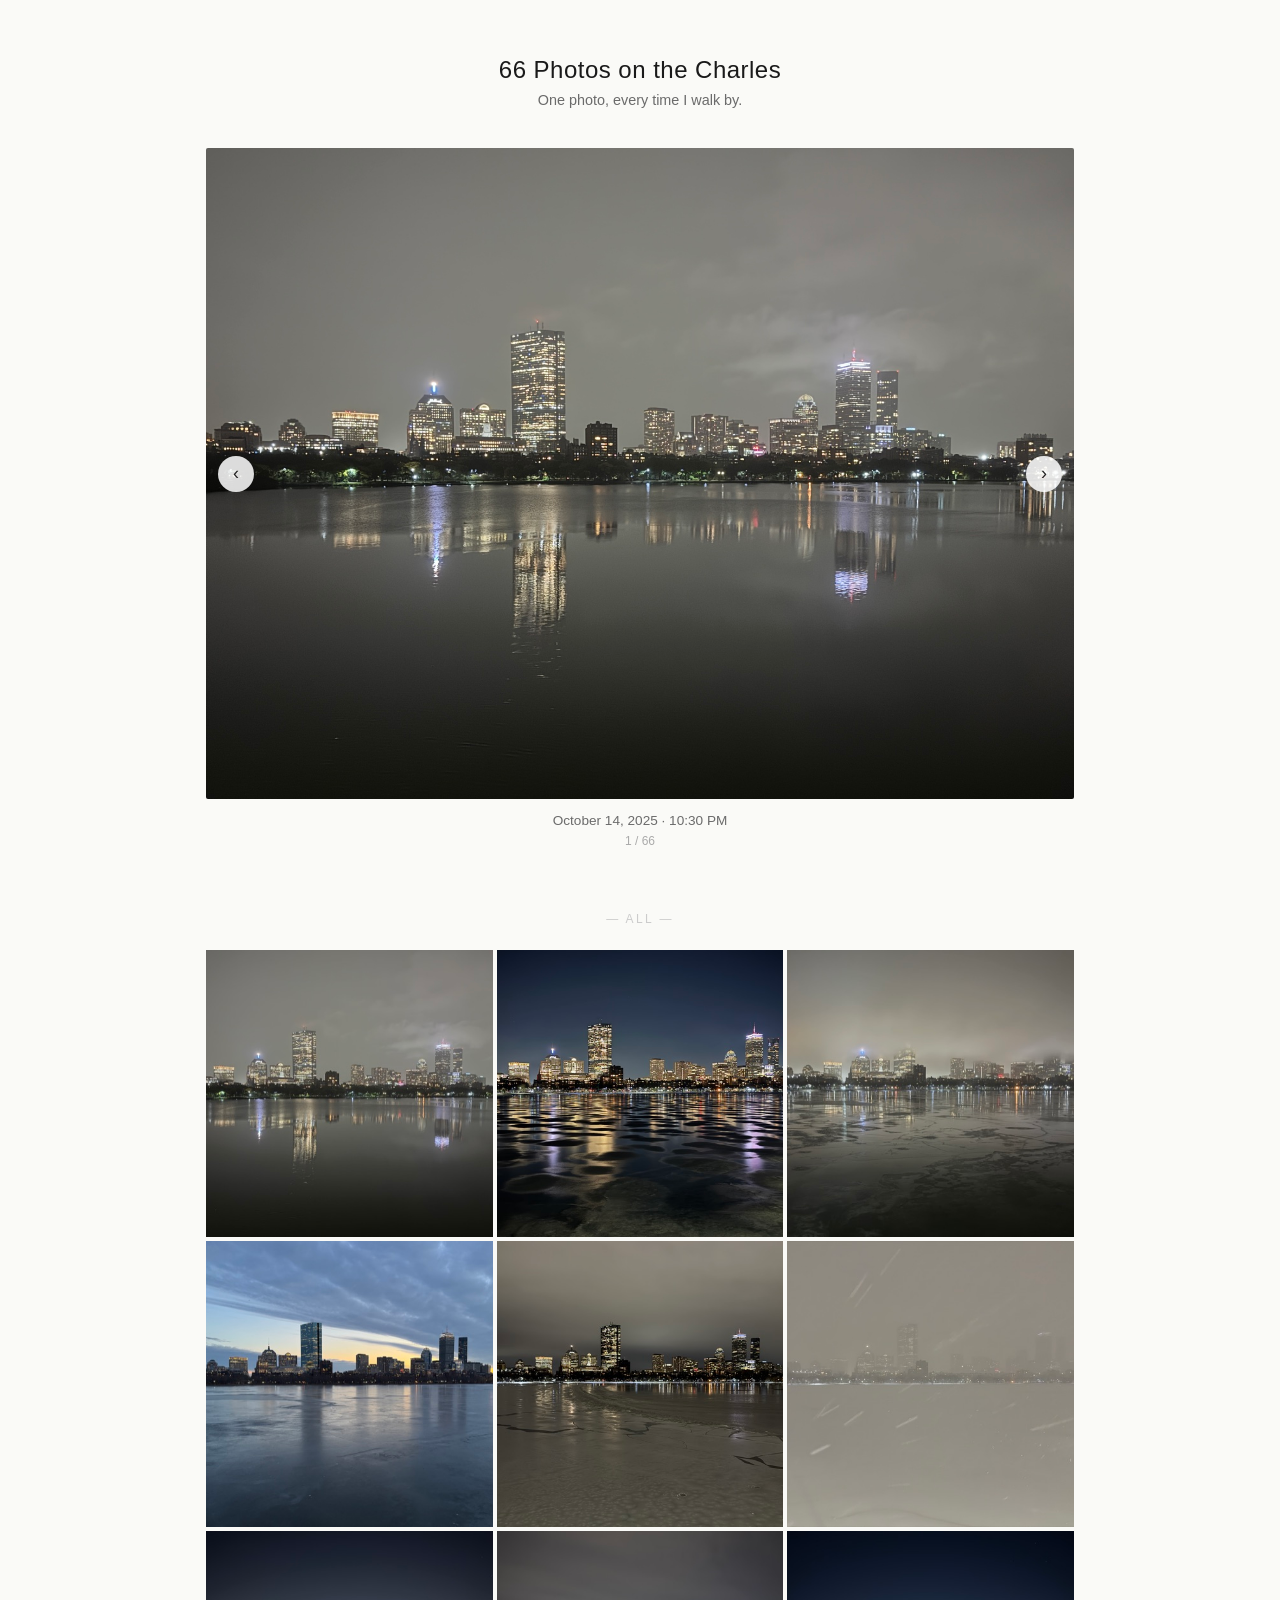
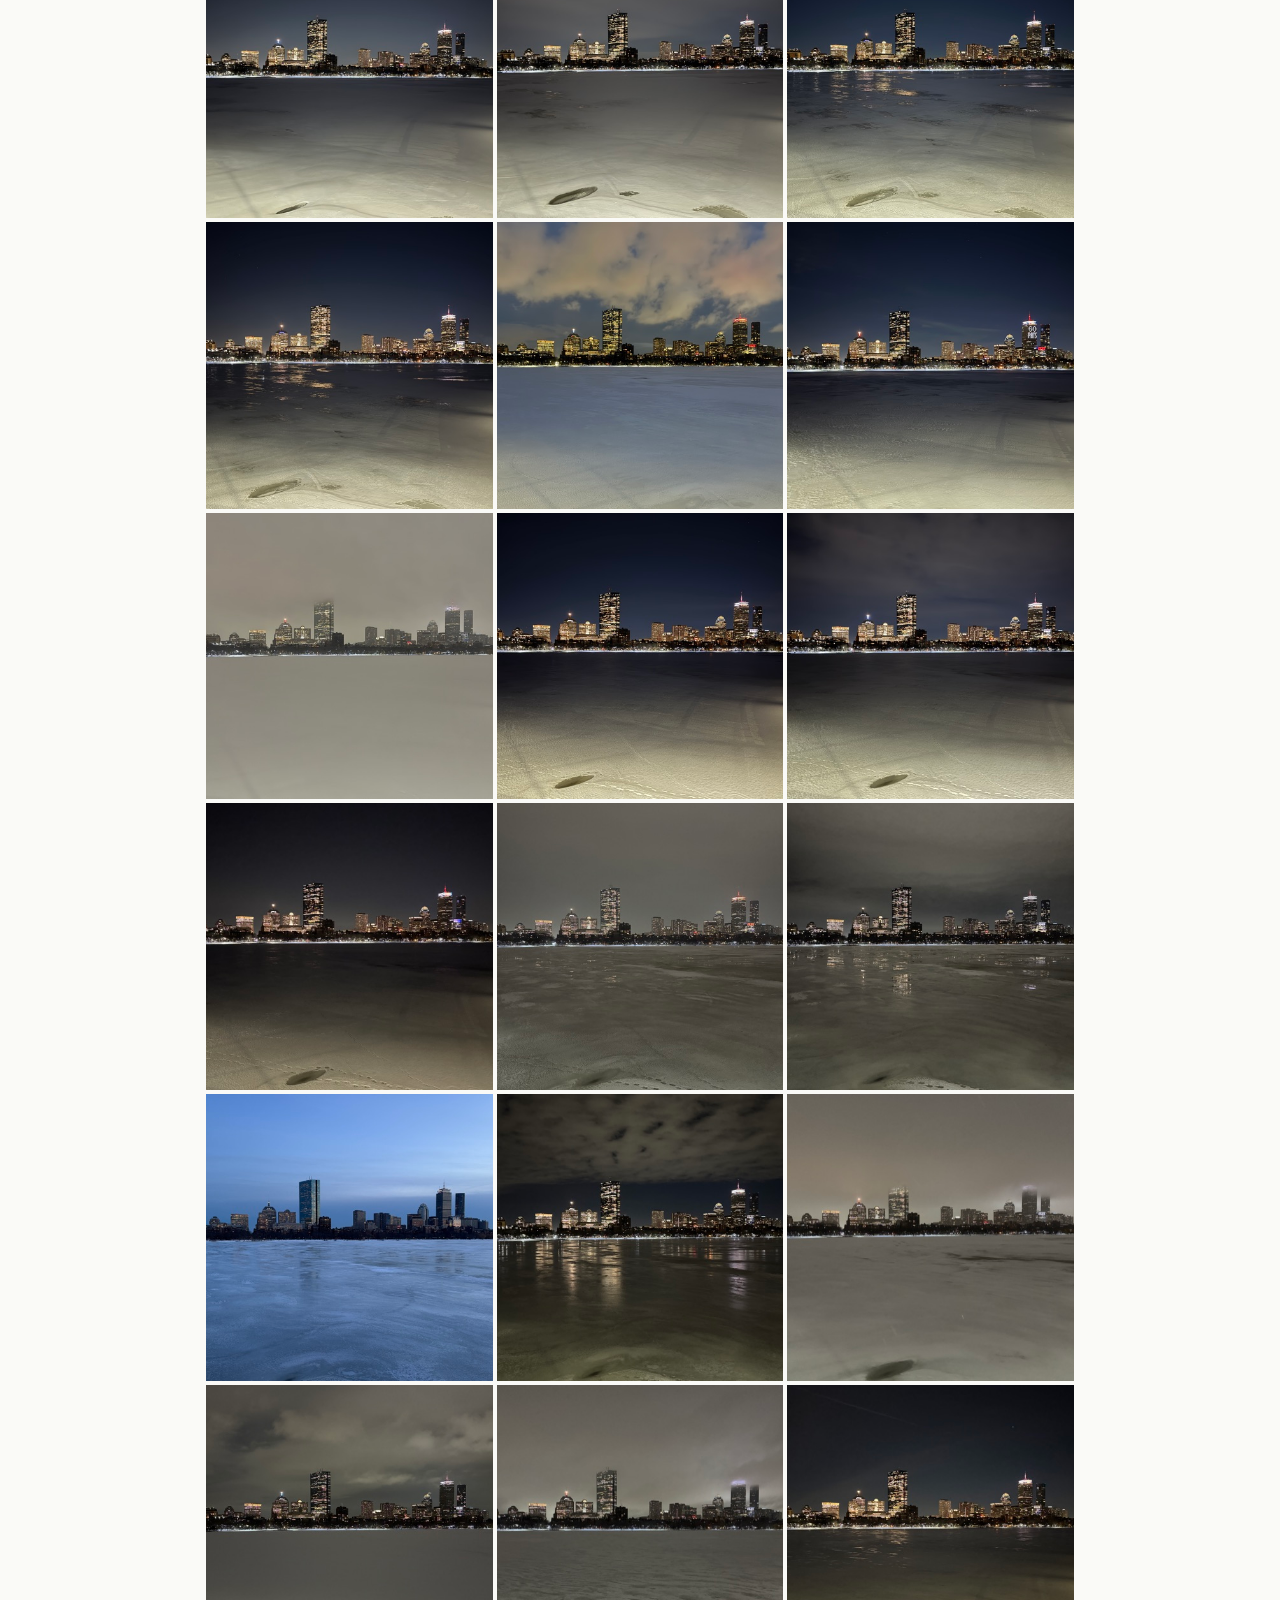
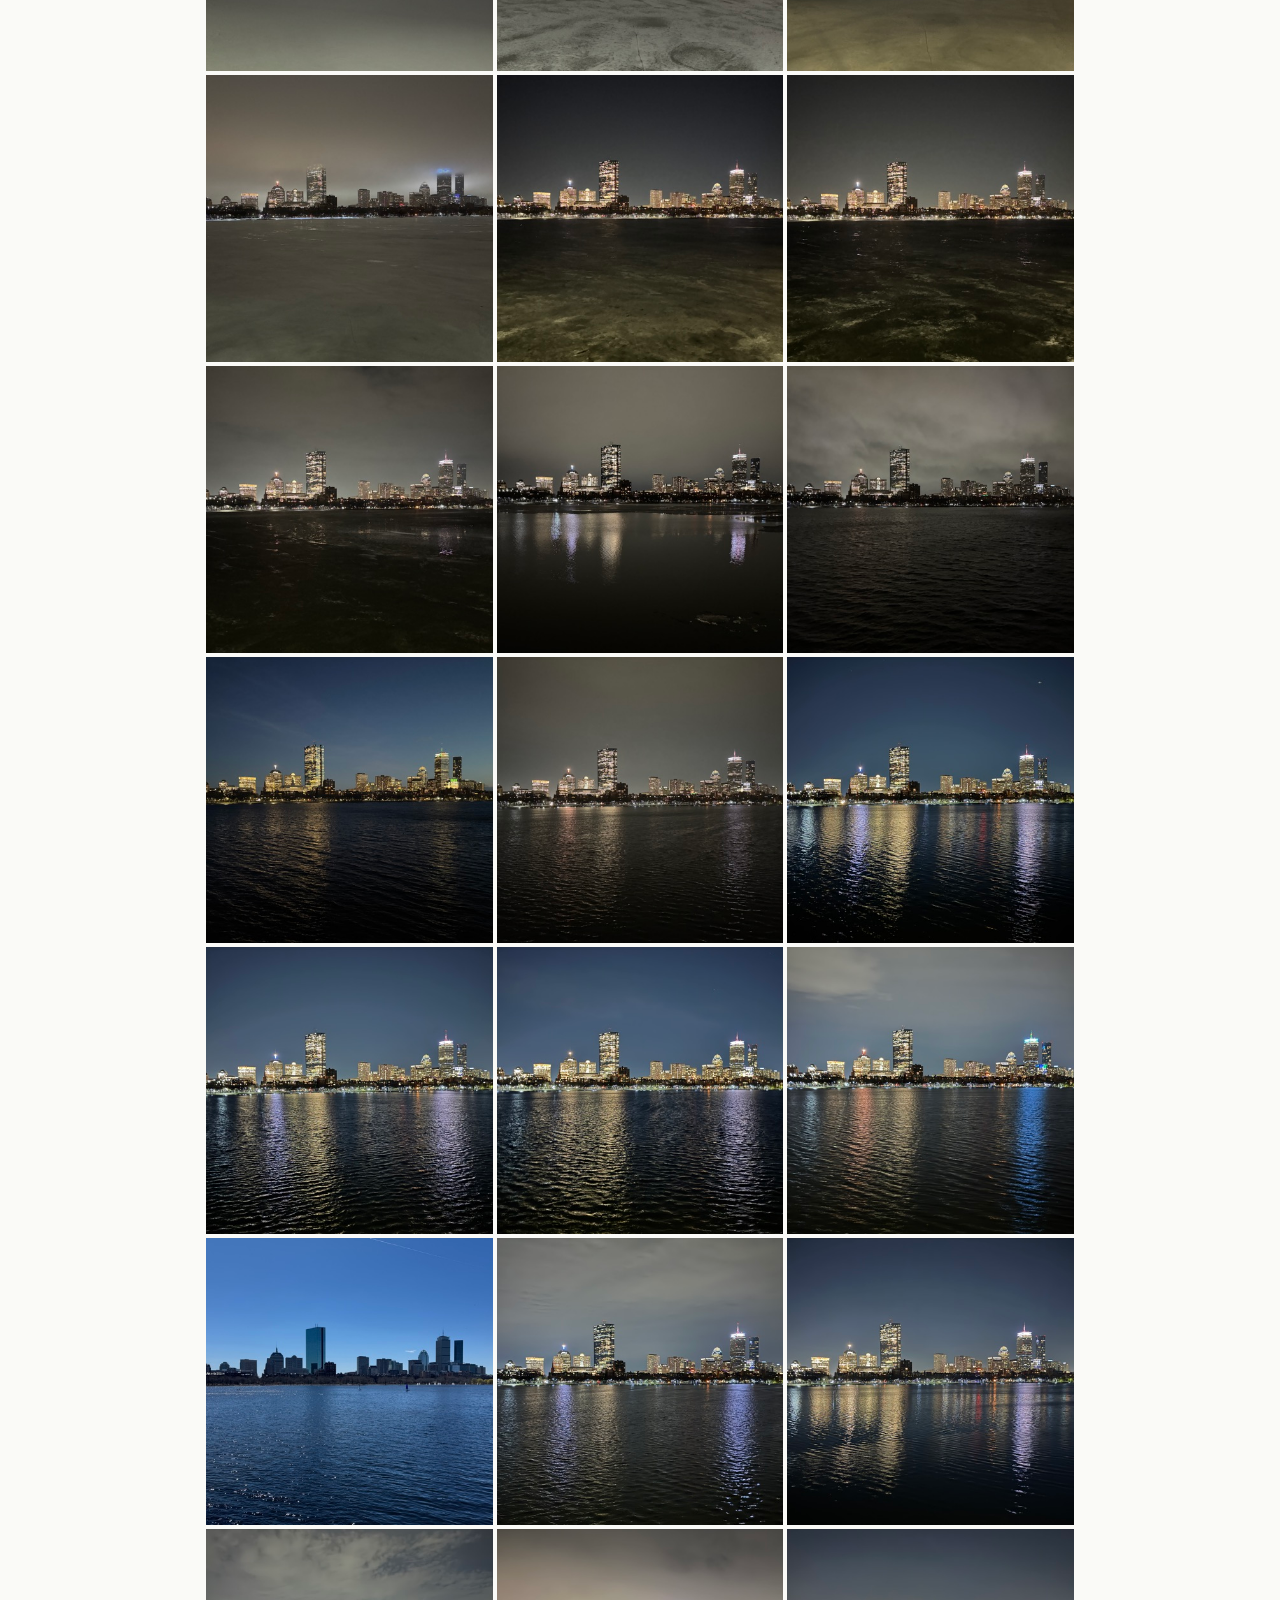
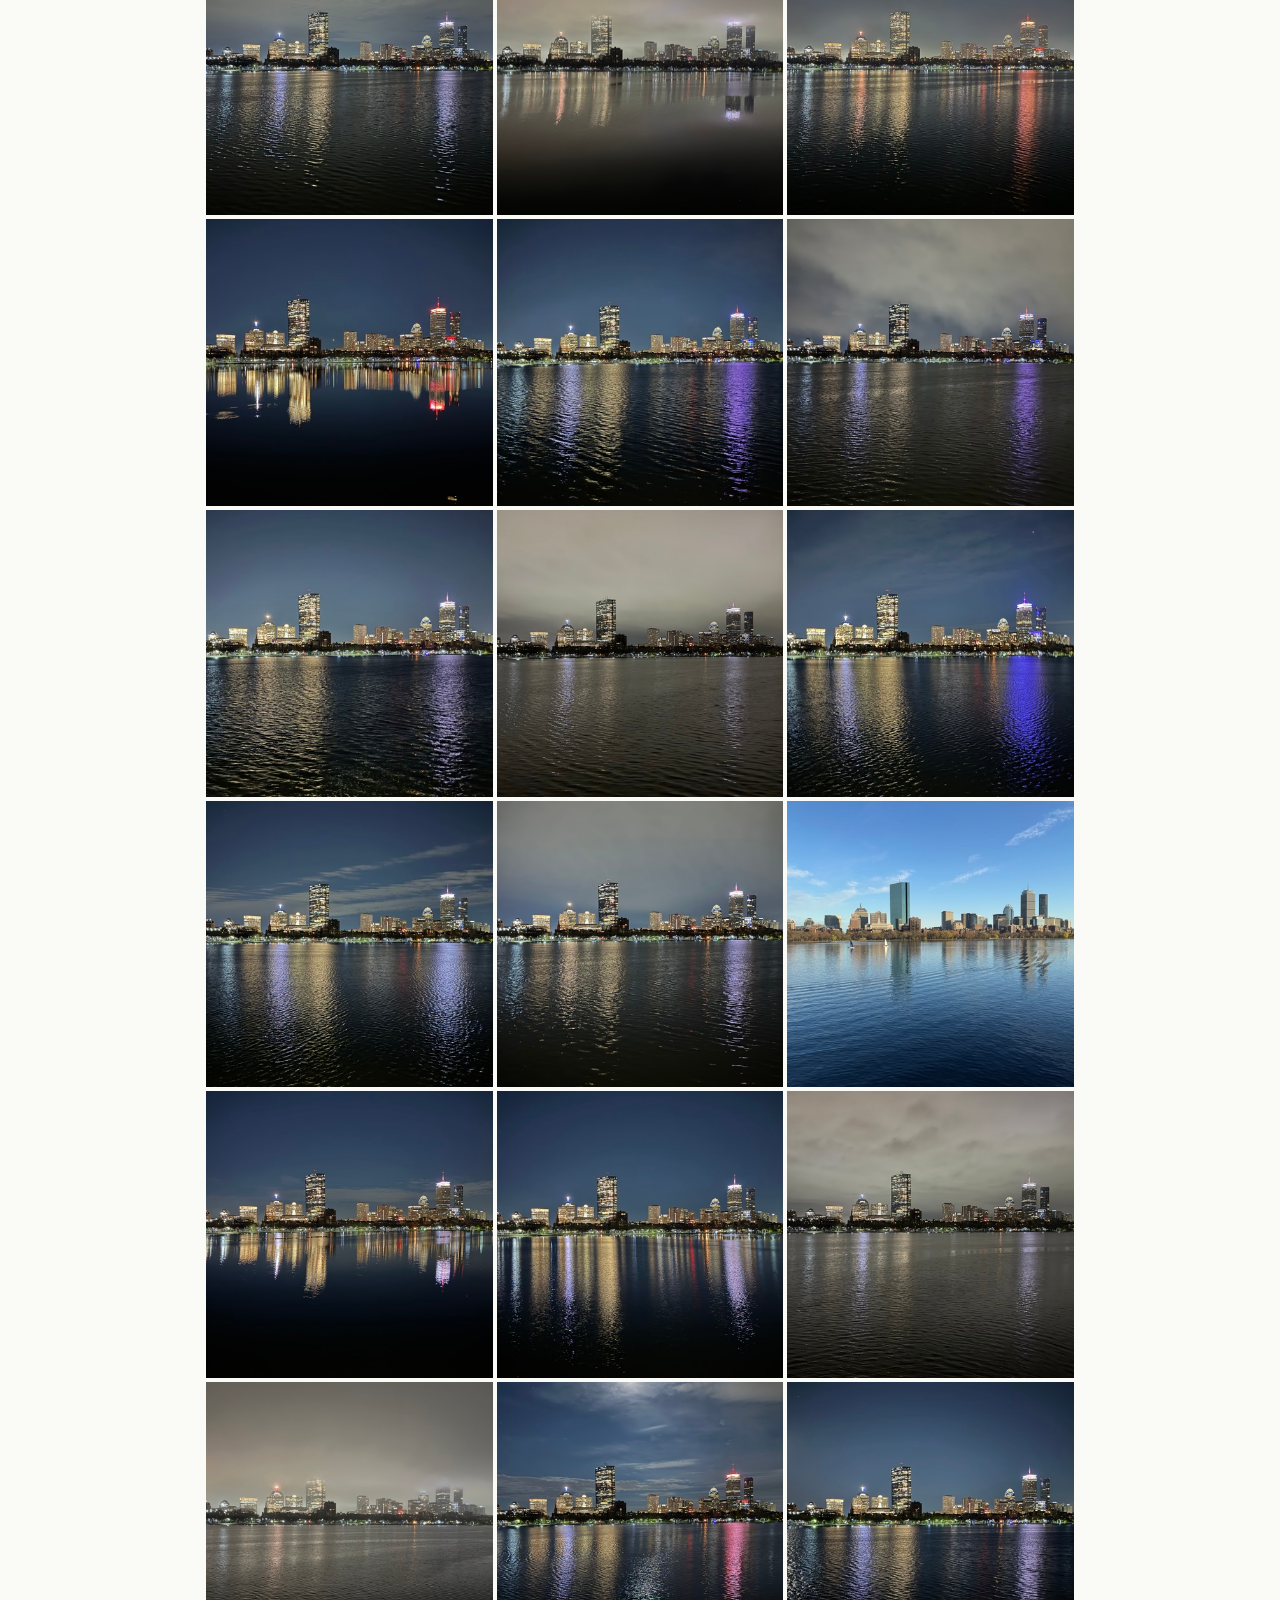
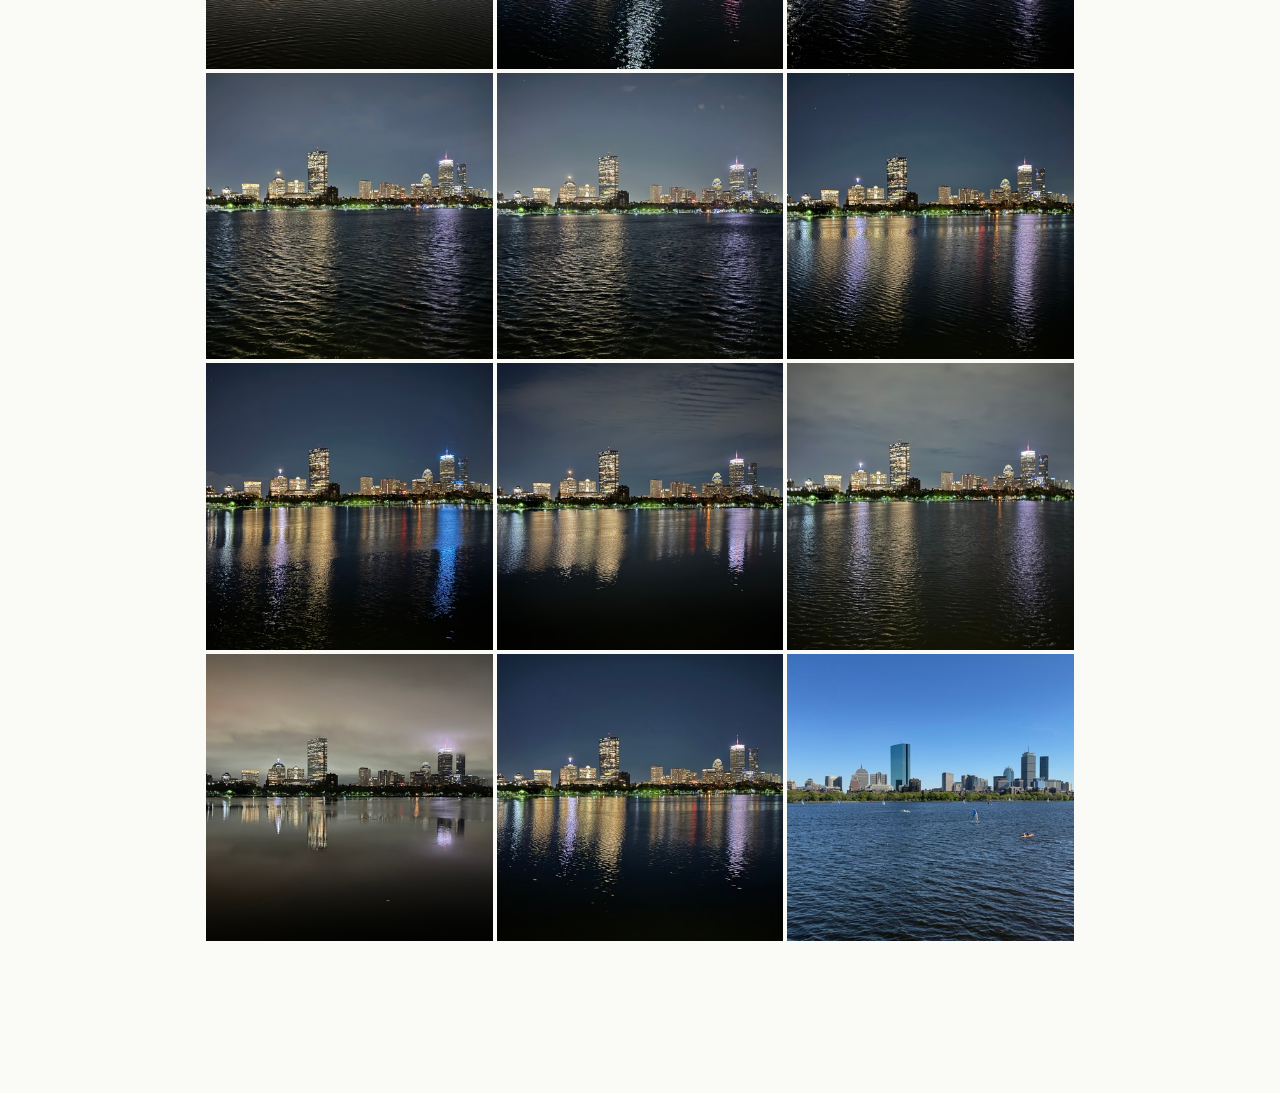
==== index.html @ b722a79f "title update" ====
<!doctype html>
<html lang="en">
<head>
<meta charset="utf-8">
<meta name="viewport" content="width=device-width, initial-scale=1">
<title>Photos on the Charles</title>
<style>
  :root {
    --bg: #fafaf7;
    --fg: #1a1a1a;
    --muted: #6b6b6b;
    --gap: 4px;
  }
  * { box-sizing: border-box; }
  html, body { margin: 0; padding: 0; background: var(--bg); color: var(--fg);
    font-family: -apple-system, BlinkMacSystemFont, "Helvetica Neue", Helvetica, Arial, sans-serif;
    -webkit-font-smoothing: antialiased; }
  header { text-align: center; padding: 56px 24px 24px; }
  header h1 { margin: 0; font-weight: 400; font-size: 1.5rem; letter-spacing: 0.02em; }
  header p { margin: 8px 0 0; color: var(--muted); font-size: 0.9rem; }

  .carousel { max-width: 900px; margin: 0 auto; padding: 16px; }
  .stage {
    position: relative;
    aspect-ratio: 4 / 3;
    background: #eee;
    overflow: hidden;
    border-radius: 2px;
  }
  .stage img {
    position: absolute; inset: 0;
    width: 100%; height: 100%;
    object-fit: cover;
    opacity: 0;
    transition: opacity 200ms ease;
  }
  .stage img.active { opacity: 1; }

  .nav {
    position: absolute; top: 50%; transform: translateY(-50%);
    z-index: 2;
    background: rgba(255,255,255,0.85);
    border: none;
    width: 36px; height: 36px;
    border-radius: 50%;
    font-size: 18px;
    cursor: pointer;
    display: grid; place-items: center;
    color: #222;
    transition: background 150ms;
  }
  .nav:hover { background: #fff; }
  .nav.prev { left: 12px; }
  .nav.next { right: 12px; }
  .nav:disabled { opacity: 0.3; cursor: default; }

  .caption {
    text-align: center;
    padding: 14px 8px 4px;
    color: var(--muted);
    font-size: 0.85rem;
    font-variant-numeric: tabular-nums;
  }
  .counter { color: #aaa; font-size: 0.75rem; margin-top: 2px; }

  .divider { text-align: center; color: #ccc; margin: 48px 0 24px; font-size: 0.75rem; letter-spacing: 0.2em; }

  .grid {
    display: grid;
    grid-template-columns: repeat(3, 1fr);
    gap: var(--gap);
    max-width: 900px;
    margin: 0 auto 80px;
    padding: 0 16px;
  }
  .grid a {
    display: block;
    aspect-ratio: 1 / 1;
    overflow: hidden;
    background: #eee;
  }
  .grid img {
    width: 100%; height: 100%;
    object-fit: cover;
    display: block;
    transition: transform 250ms ease;
  }
  .grid a:hover img { transform: scale(1.04); }

  footer { text-align: center; color: #bbb; font-size: 0.75rem; padding: 24px 16px 48px; }

  @media (max-width: 600px) {
    header { padding: 32px 16px 16px; }
    .grid { gap: 2px; }
    .nav { width: 32px; height: 32px; }
  }
</style>
</head>
<body>
  <header>
    <h1 id="title">Photos on the Charles</h1>
    <p>One photo, every time I walk by.</p>
  </header>

  <section class="carousel" aria-label="Photo slideshow">
    <div class="stage" id="stage">
      <button class="nav prev" id="prev" aria-label="Previous">&#8249;</button>
      <button class="nav next" id="next" aria-label="Next">&#8250;</button>
    </div>
    <div class="caption" id="caption"></div>
    <div class="counter" id="counter" style="text-align:center"></div>
  </section>

  <div class="divider">— ALL —</div>

  <section class="grid" id="grid" aria-label="All photos"></section>

  <footer></footer>

<script>
(async function () {
  const res = await fetch('manifest.json', { cache: 'no-cache' });
  const photos = await res.json();

  document.getElementById('title').textContent = photos.length + ' Photos on the Charles';
  document.title = photos.length + ' Photos on the Charles';

  const stage = document.getElementById('stage');
  const caption = document.getElementById('caption');
  const counter = document.getElementById('counter');
  const grid = document.getElementById('grid');
  const prev = document.getElementById('prev');
  const next = document.getElementById('next');

  // Carousel: lazy-build slide elements; only show one at a time.
  const slides = photos.map((p, i) => {
    const img = document.createElement('img');
    img.alt = '';
    img.dataset.src = 'images/web/' + p.file;
    if (i === 0) img.src = img.dataset.src;
    stage.appendChild(img);
    return img;
  });

  function fmtDate(iso) {
    const d = new Date(iso);
    if (isNaN(d)) return iso;
    const date = d.toLocaleDateString(undefined, { year: 'numeric', month: 'long', day: 'numeric' });
    const time = d.toLocaleTimeString(undefined, { hour: 'numeric', minute: '2-digit' });
    return date + ' · ' + time;
  }

  let idx = 0;
  function show(i) {
    idx = (i + photos.length) % photos.length;
    slides.forEach((el, j) => el.classList.toggle('active', j === idx));
    // Lazy load current + neighbors
    [idx - 1, idx, idx + 1].forEach(k => {
      const n = (k + photos.length) % photos.length;
      const el = slides[n];
      if (!el.src) el.src = el.dataset.src;
    });
    caption.textContent = fmtDate(photos[idx].date);
    counter.textContent = (idx + 1) + ' / ' + photos.length;
  }

  prev.addEventListener('click', () => show(idx - 1));
  next.addEventListener('click', () => show(idx + 1));
  document.addEventListener('keydown', (e) => {
    if (e.key === 'ArrowLeft') show(idx - 1);
    if (e.key === 'ArrowRight') show(idx + 1);
  });

  // Swipe support
  let touchX = null;
  stage.addEventListener('touchstart', (e) => { touchX = e.touches[0].clientX; }, { passive: true });
  stage.addEventListener('touchend', (e) => {
    if (touchX === null) return;
    const dx = e.changedTouches[0].clientX - touchX;
    if (Math.abs(dx) > 40) show(idx + (dx < 0 ? 1 : -1));
    touchX = null;
  });

  show(0);

  // Grid
  photos.forEach((p, i) => {
    const a = document.createElement('a');
    a.href = '#';
    a.setAttribute('aria-label', fmtDate(p.date));
    a.addEventListener('click', (e) => {
      e.preventDefault();
      show(i);
      document.querySelector('.carousel').scrollIntoView({ behavior: 'smooth', block: 'start' });
    });
    const img = document.createElement('img');
    img.loading = 'lazy';
    img.src = 'images/thumb/' + p.file;
    img.alt = '';
    a.appendChild(img);
    grid.appendChild(a);
  });
})();
</script>
</body>
</html>
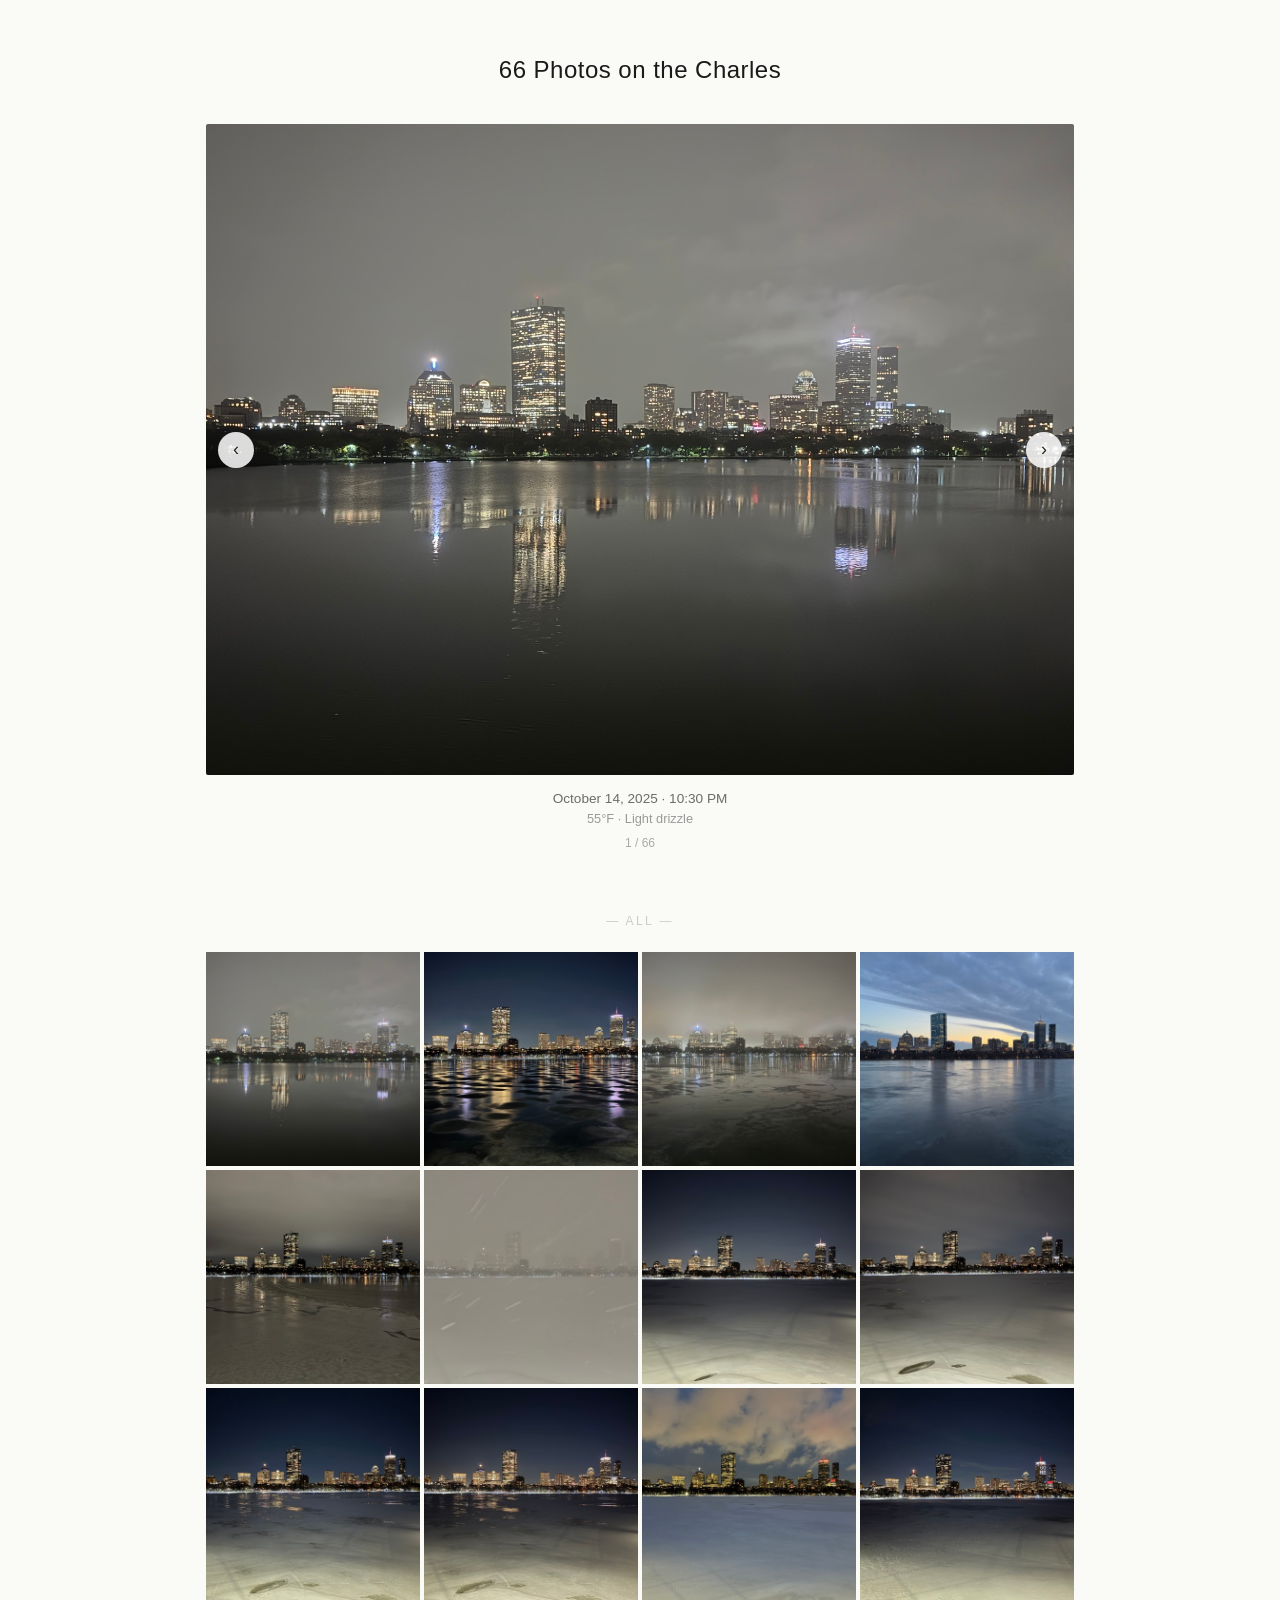
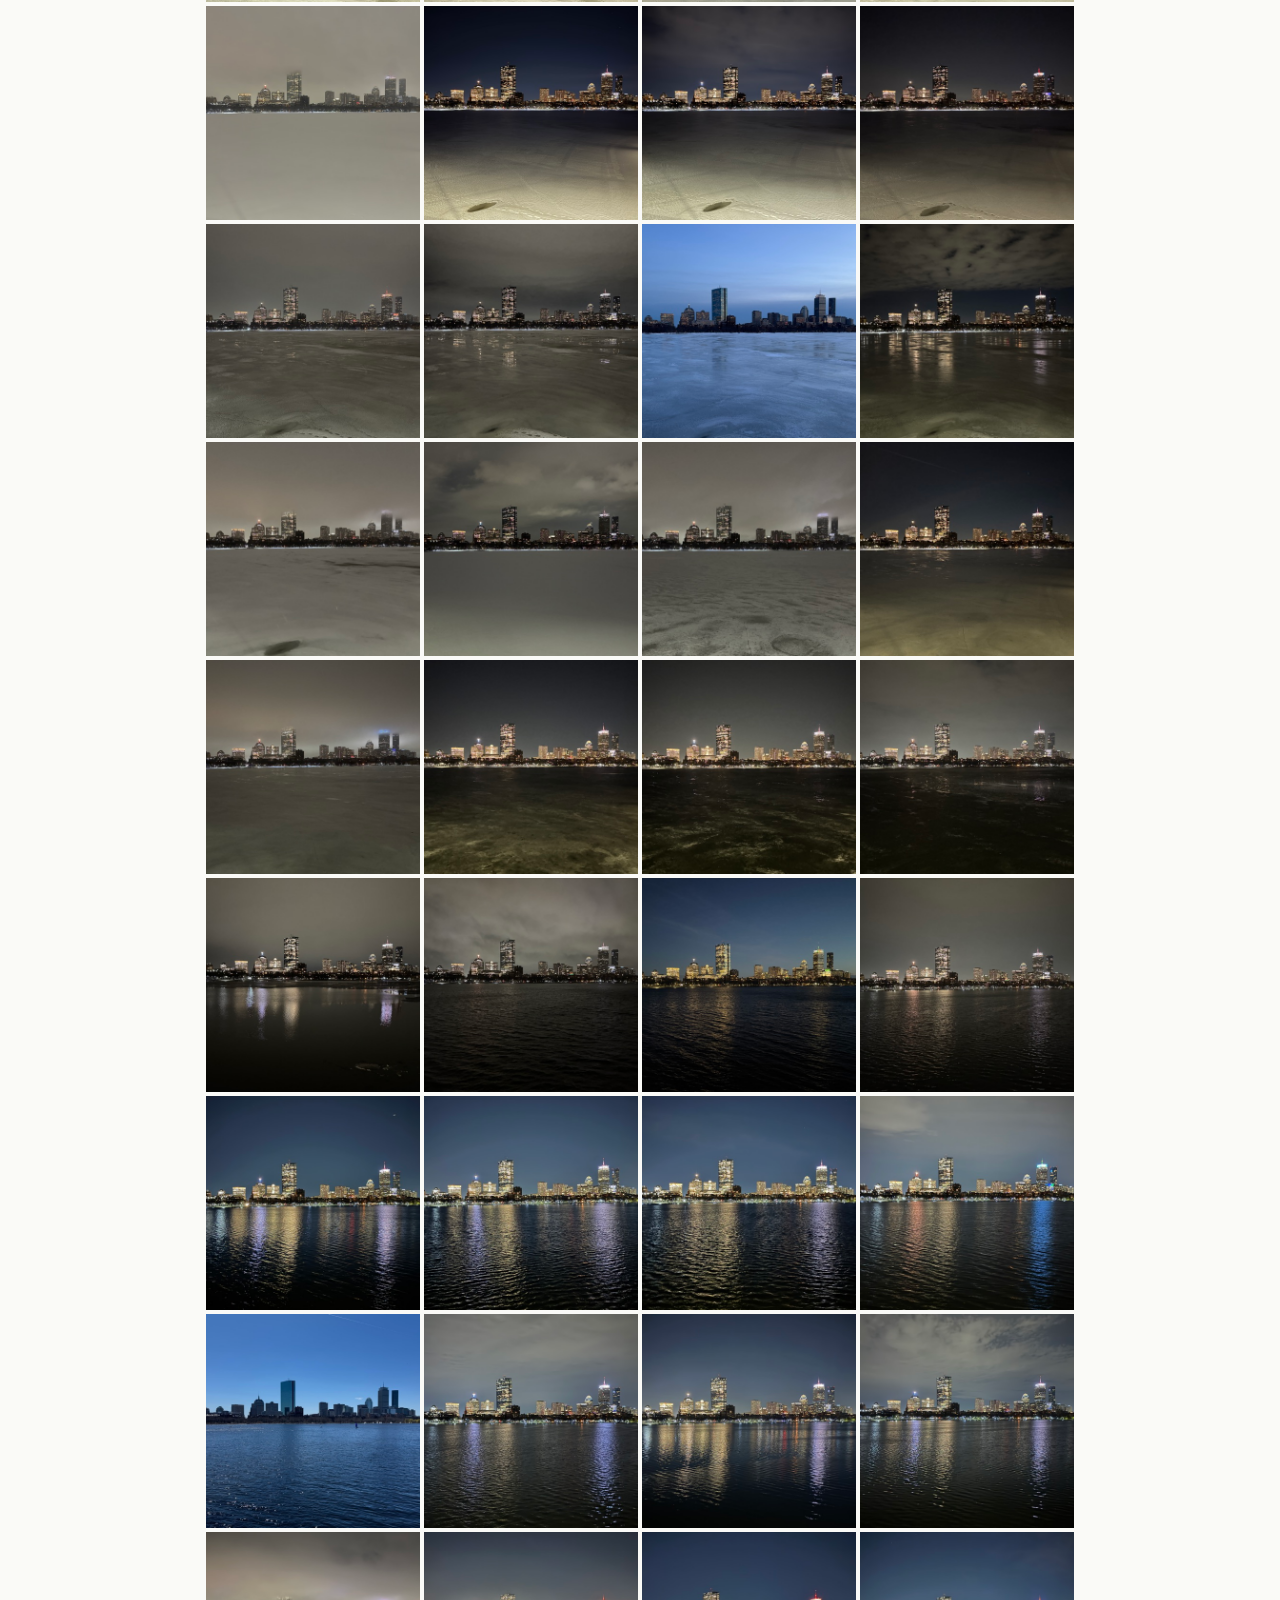
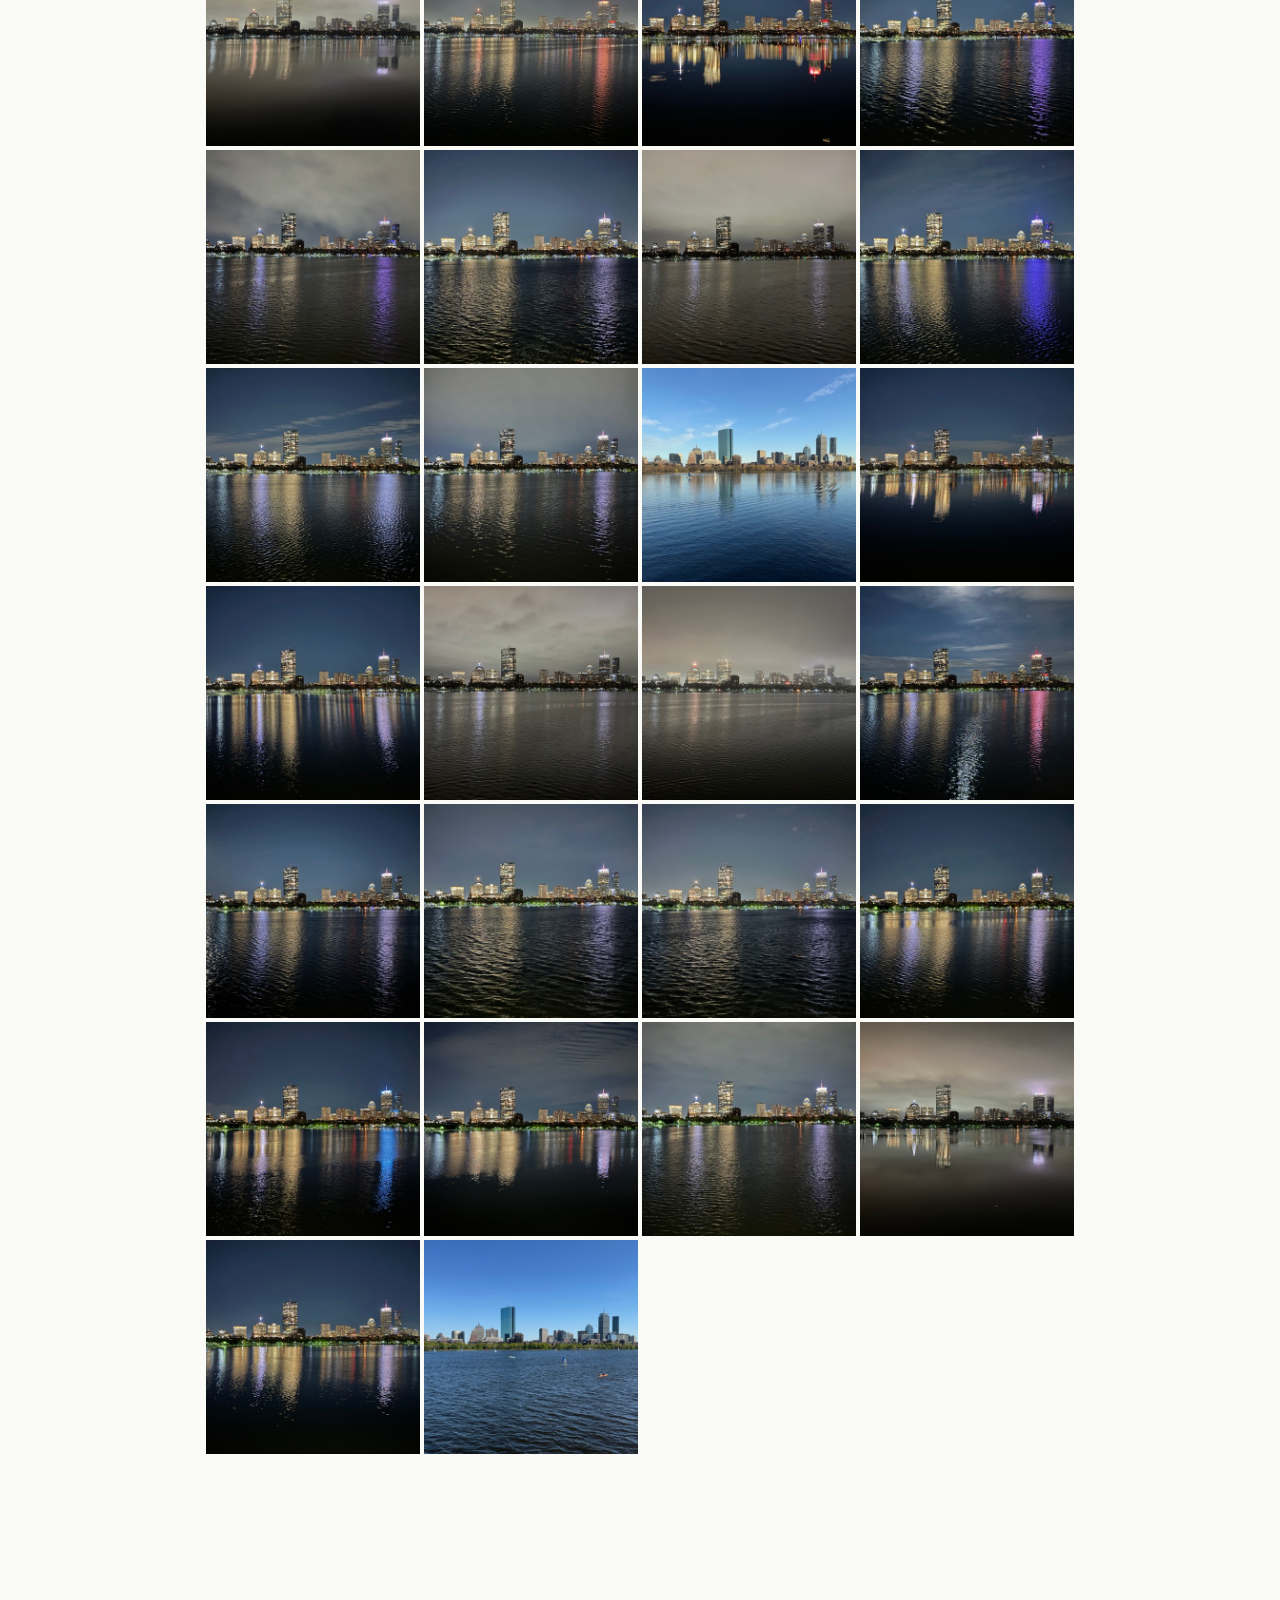
==== commit 5c5e2cd8: "weather info and captions" ====
--- a/index.html
+++ b/index.html
@@ -59,15 +59,18 @@
     padding: 14px 8px 4px;
     color: var(--muted);
     font-size: 0.85rem;
+    line-height: 1.5;
     font-variant-numeric: tabular-nums;
   }
+  .weather { color: #999; font-size: 0.8rem; }
+  .note { color: var(--fg); font-style: italic; font-size: 0.9rem; margin-top: 6px; display: block; }
   .counter { color: #aaa; font-size: 0.75rem; margin-top: 2px; }
 
   .divider { text-align: center; color: #ccc; margin: 48px 0 24px; font-size: 0.75rem; letter-spacing: 0.2em; }
 
   .grid {
     display: grid;
-    grid-template-columns: repeat(3, 1fr);
+    grid-template-columns: repeat(4, 1fr);
     gap: var(--gap);
     max-width: 900px;
     margin: 0 auto 80px;
@@ -99,7 +102,7 @@
 <body>
   <header>
     <h1 id="title">Photos on the Charles</h1>
-    <p>One photo, every time I walk by.</p>
+    <!--<p>One photo, every time I walk by.</p>-->
   </header>
 
   <section class="carousel" aria-label="Photo slideshow">
@@ -148,6 +151,24 @@
     const date = d.toLocaleDateString(undefined, { year: 'numeric', month: 'long', day: 'numeric' });
     const time = d.toLocaleTimeString(undefined, { hour: 'numeric', minute: '2-digit' });
     return date + ' · ' + time;
+  }
+
+  const WMO = {
+    0: 'Clear', 1: 'Mostly clear', 2: 'Partly cloudy', 3: 'Overcast',
+    45: 'Fog', 48: 'Freezing fog',
+    51: 'Light drizzle', 53: 'Drizzle', 55: 'Heavy drizzle',
+    56: 'Freezing drizzle', 57: 'Heavy freezing drizzle',
+    61: 'Light rain', 63: 'Rain', 65: 'Heavy rain',
+    66: 'Freezing rain', 67: 'Heavy freezing rain',
+    71: 'Light snow', 73: 'Snow', 75: 'Heavy snow', 77: 'Snow grains',
+    80: 'Light rain showers', 81: 'Rain showers', 82: 'Heavy rain showers',
+    85: 'Light snow showers', 86: 'Snow showers',
+    95: 'Thunderstorm', 96: 'Thunderstorm w/ hail', 99: 'Severe thunderstorm',
+  };
+  function fmtWeather(p) {
+    if (p.temp_f == null) return '';
+    const cond = WMO[p.code] || '';
+    return Math.round(p.temp_f) + '°F' + (cond ? ' · ' + cond : '');
   }
 
   let idx = 0;
@@ -160,7 +181,23 @@
       const el = slides[n];
       if (!el.src) el.src = el.dataset.src;
     });
-    caption.textContent = fmtDate(photos[idx].date);
+    const p = photos[idx];
+    const weather = fmtWeather(p);
+    caption.replaceChildren();
+    caption.append(fmtDate(p.date));
+    if (weather) {
+      caption.append(document.createElement('br'));
+      const w = document.createElement('span');
+      w.className = 'weather';
+      w.textContent = weather;
+      caption.append(w);
+    }
+    if (p.caption) {
+      const n = document.createElement('span');
+      n.className = 'note';
+      n.textContent = p.caption;
+      caption.append(n);
+    }
     counter.textContent = (idx + 1) + ' / ' + photos.length;
   }
 
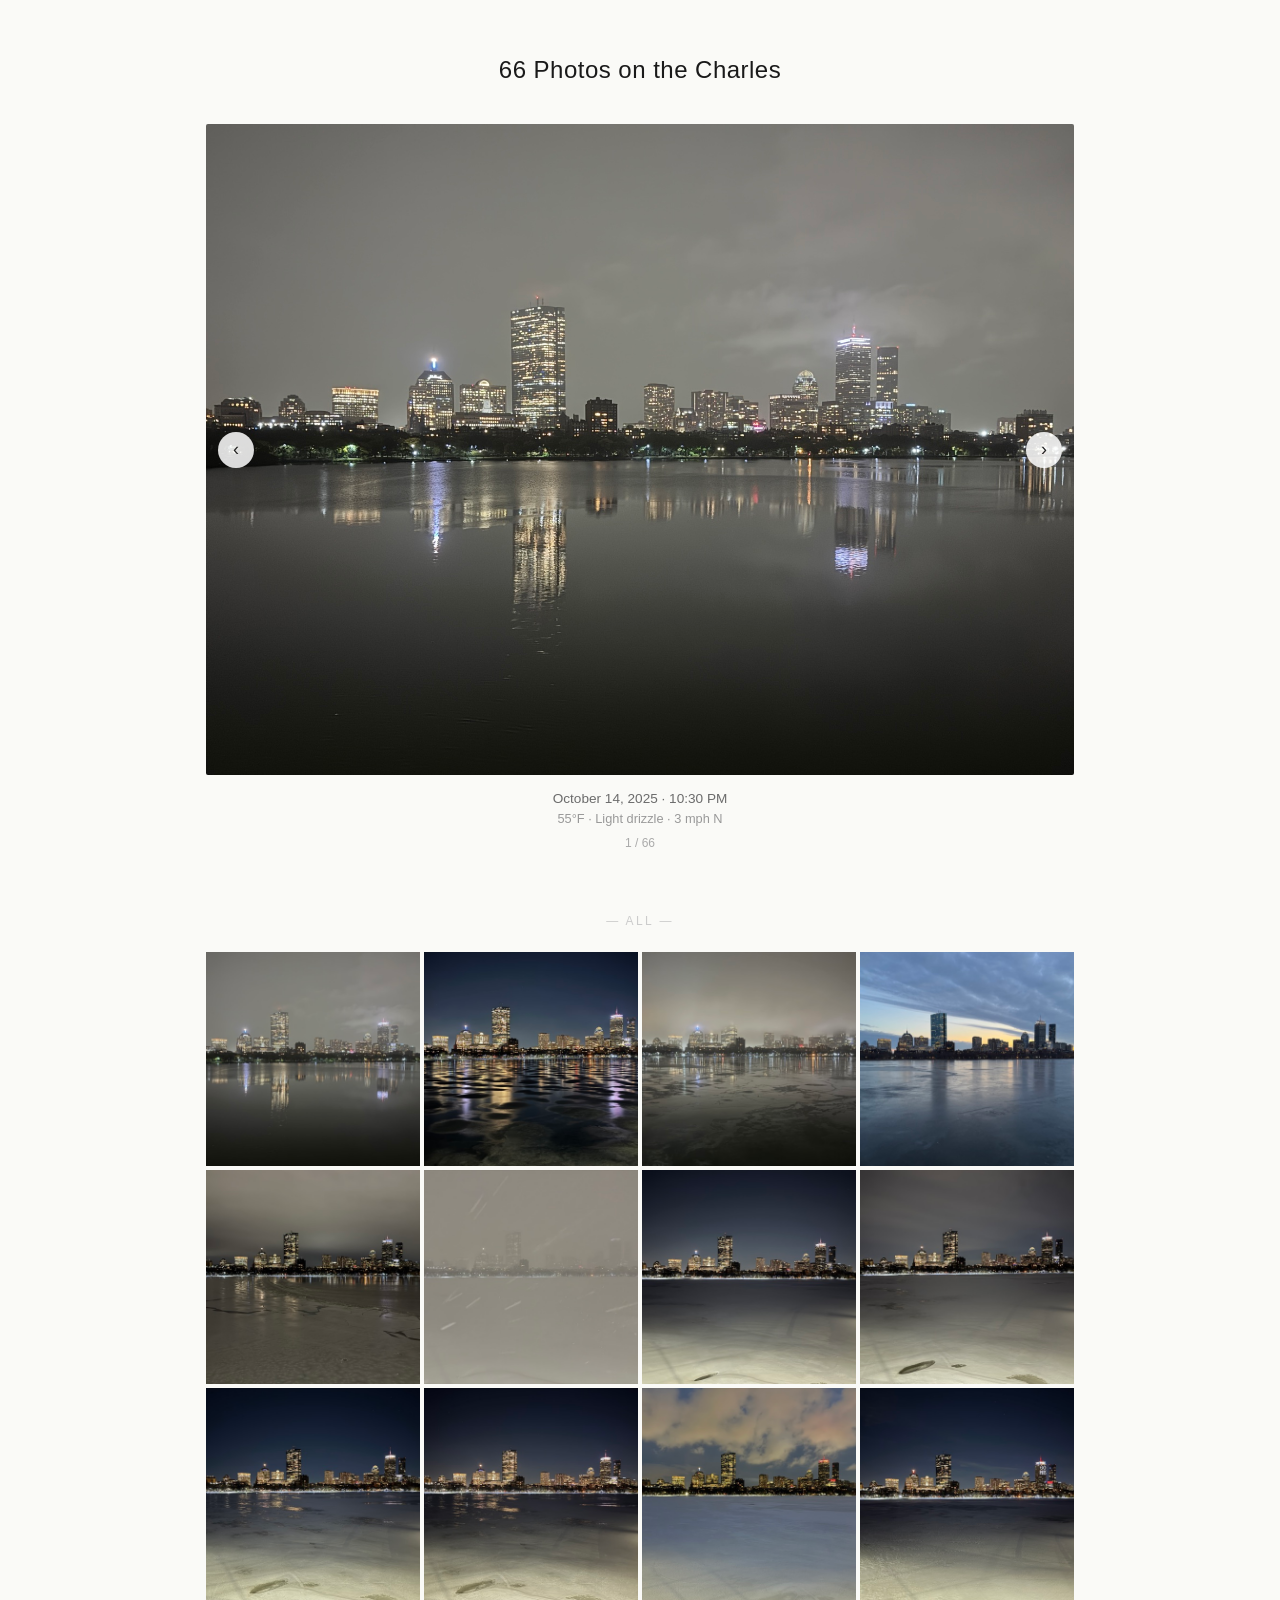
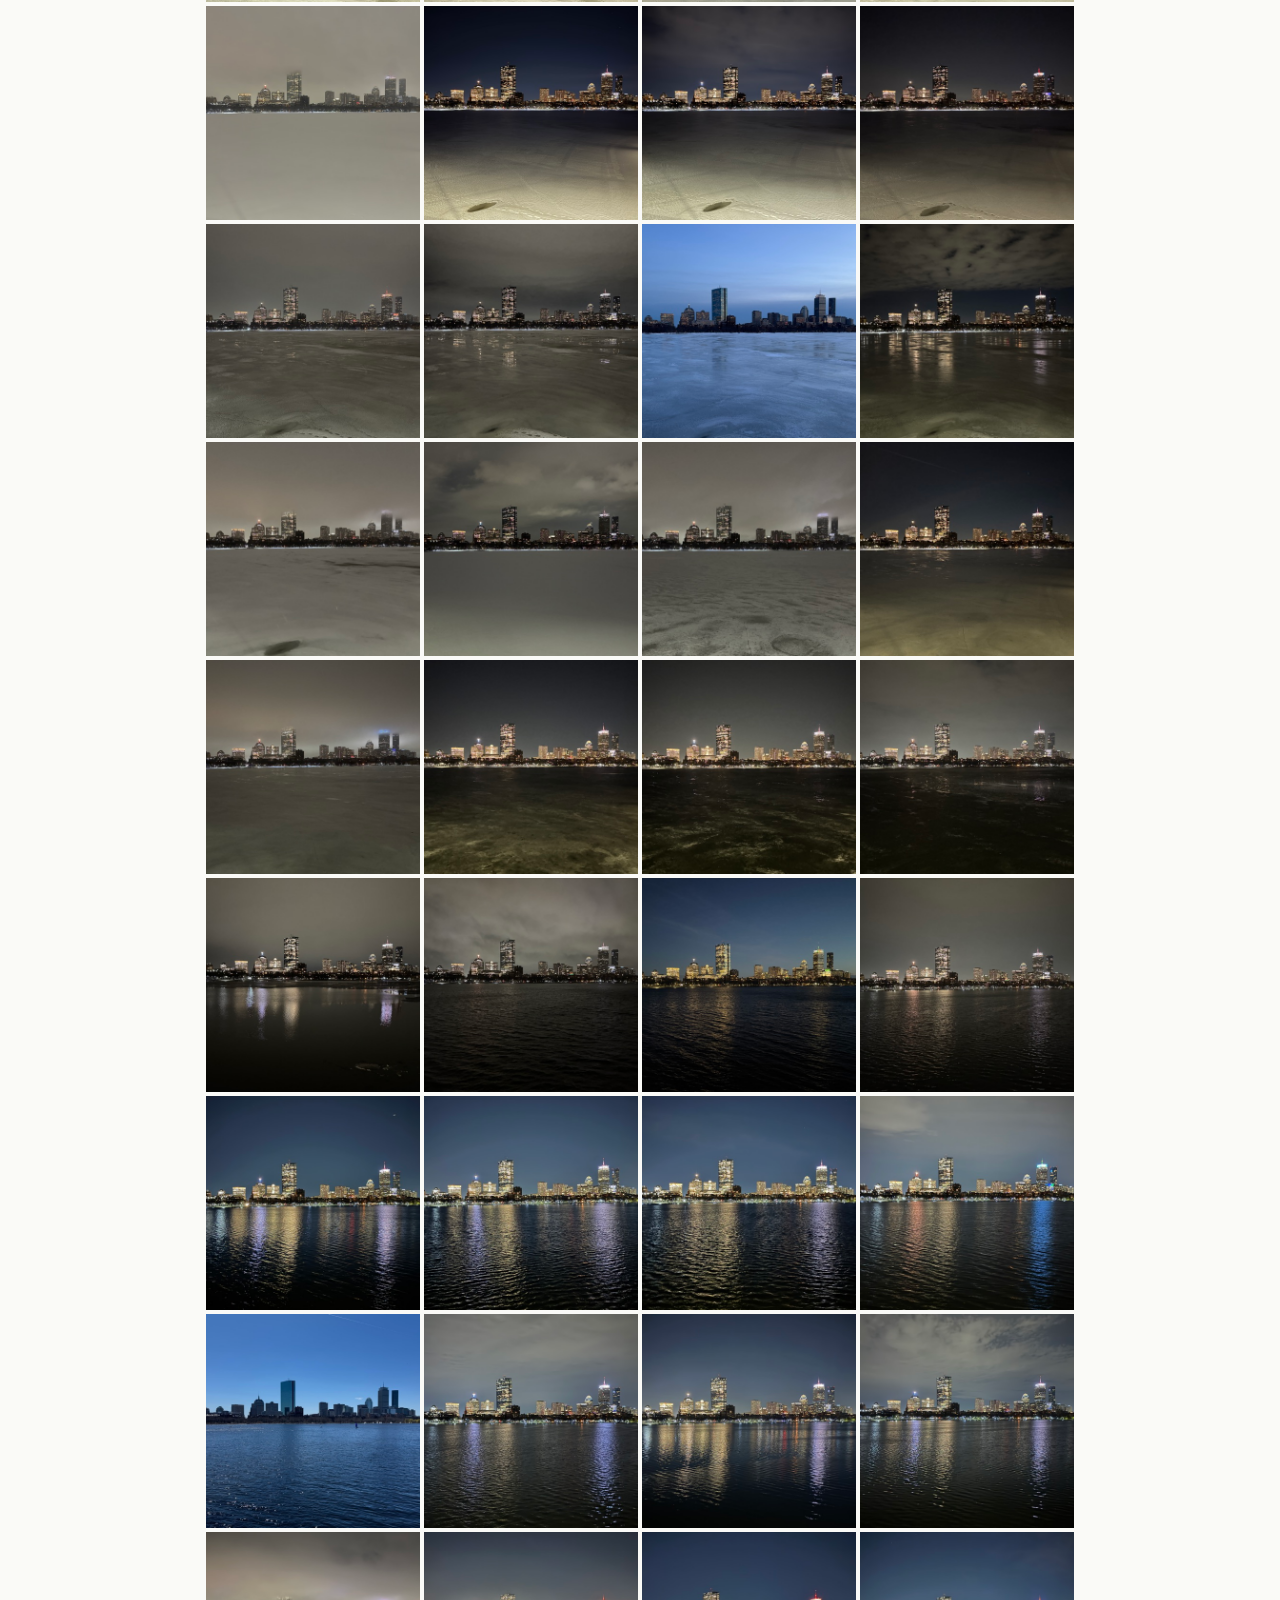
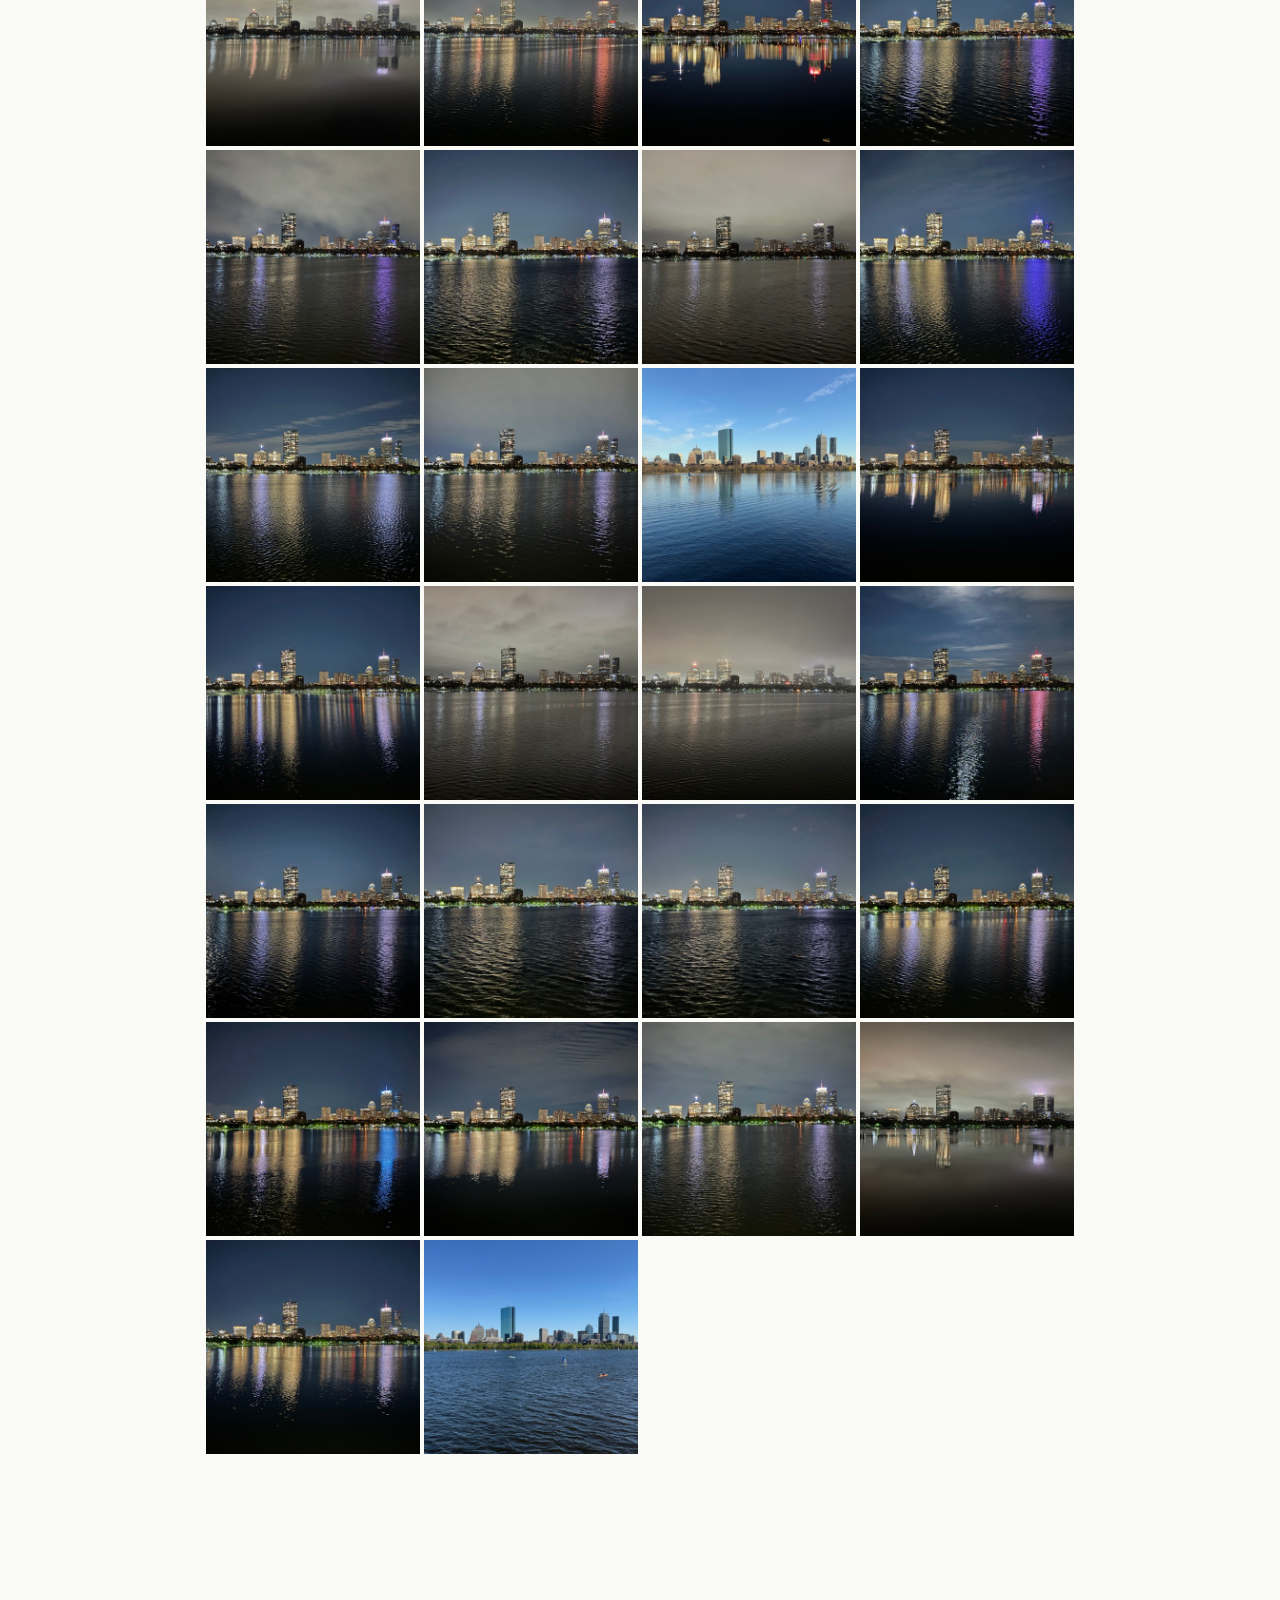
==== commit 55c0c424: "add wind conditions" ====
--- a/index.html
+++ b/index.html
@@ -165,10 +165,21 @@
     85: 'Light snow showers', 86: 'Snow showers',
     95: 'Thunderstorm', 96: 'Thunderstorm w/ hail', 99: 'Severe thunderstorm',
   };
+  const COMPASS = ['N','NE','E','SE','S','SW','W','NW'];
+  function fmtWind(mph, dir) {
+    if (mph == null) return '';
+    const speed = Math.round(mph);
+    if (speed < 1) return 'calm';
+    const point = dir == null ? '' : ' ' + COMPASS[Math.round(((dir % 360) / 45)) % 8];
+    return speed + ' mph' + point;
+  }
   function fmtWeather(p) {
     if (p.temp_f == null) return '';
-    const cond = WMO[p.code] || '';
-    return Math.round(p.temp_f) + '°F' + (cond ? ' · ' + cond : '');
+    const parts = [Math.round(p.temp_f) + '°F'];
+    if (WMO[p.code]) parts.push(WMO[p.code]);
+    const wind = fmtWind(p.wind_mph, p.wind_dir);
+    if (wind) parts.push(wind);
+    return parts.join(' · ');
   }
 
   let idx = 0;
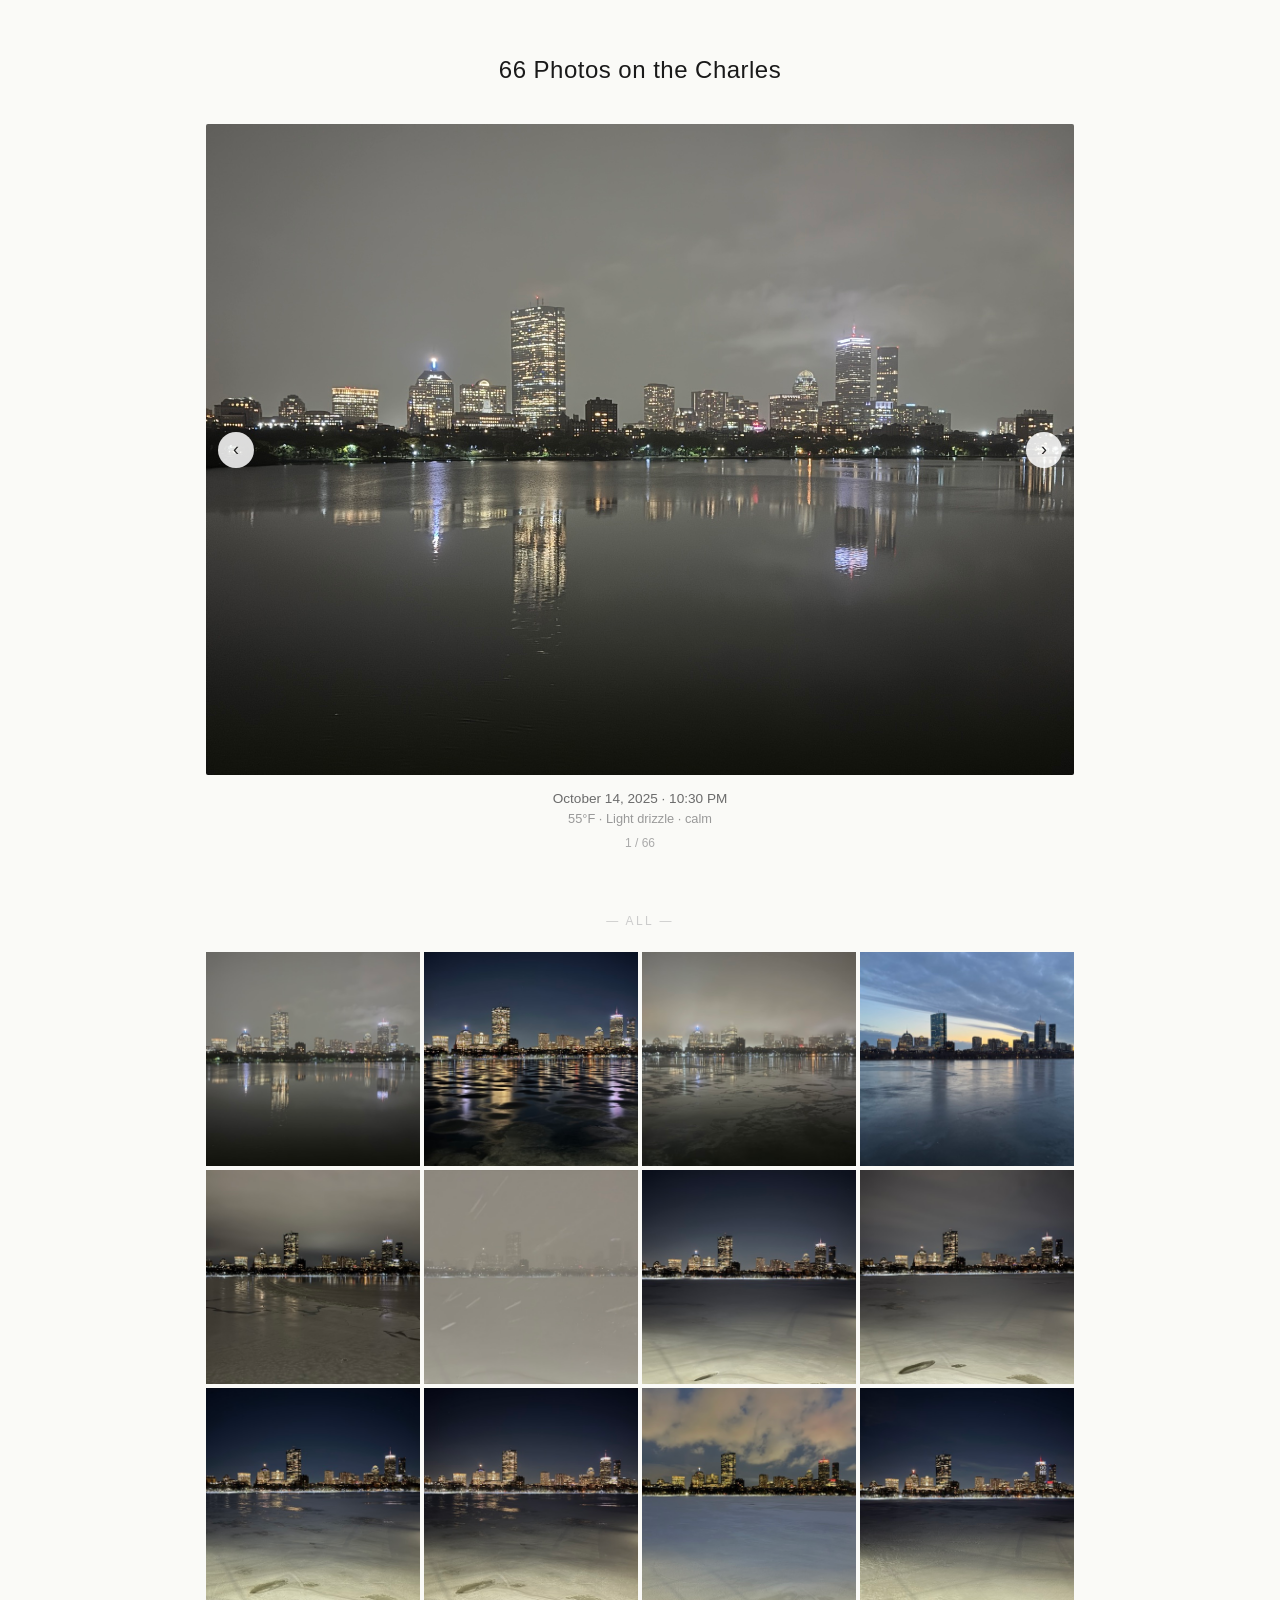
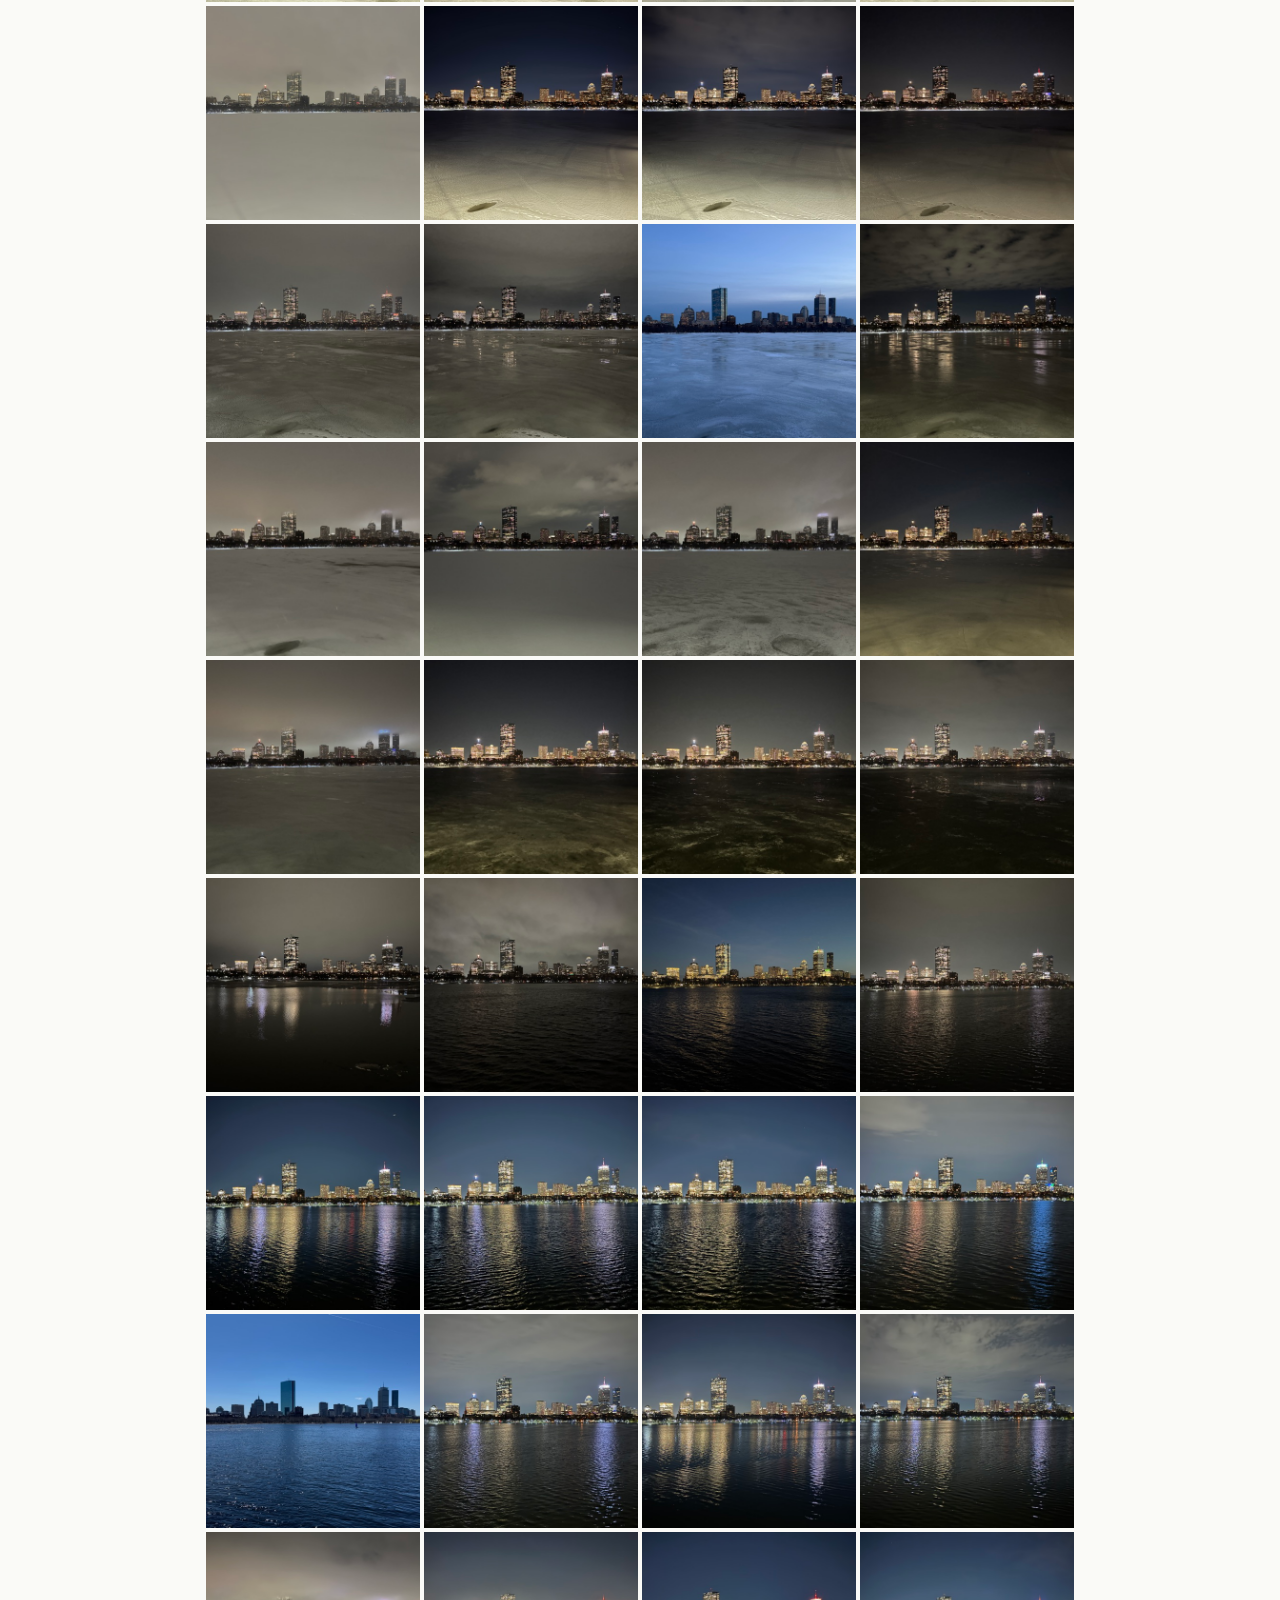
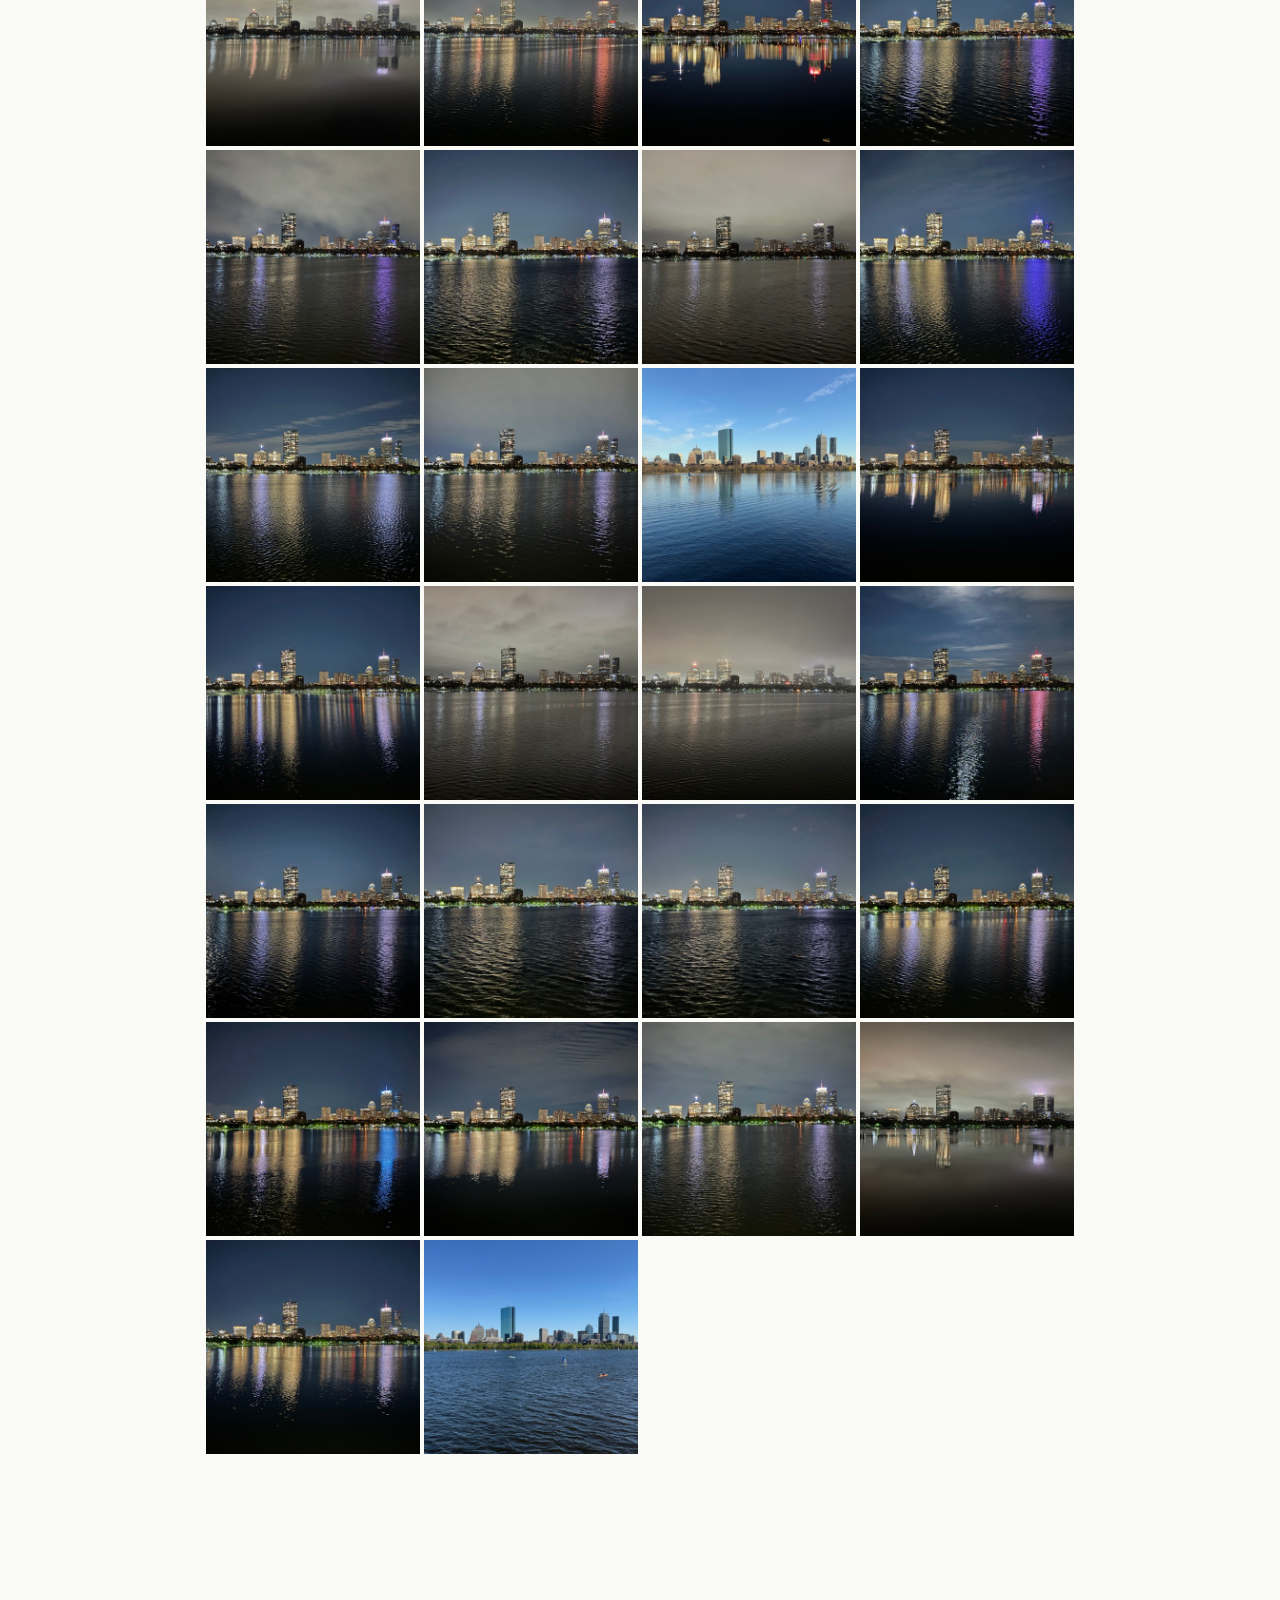
==== commit 3aec7ca6: "wind captions" ====
--- a/index.html
+++ b/index.html
@@ -163,13 +163,13 @@
     71: 'Light snow', 73: 'Snow', 75: 'Heavy snow', 77: 'Snow grains',
     80: 'Light rain showers', 81: 'Rain showers', 82: 'Heavy rain showers',
     85: 'Light snow showers', 86: 'Snow showers',
-    95: 'Thunderstorm', 96: 'Thunderstorm w/ hail', 99: 'Severe thunderstorm',
+    95: 'Thunderstorm', 96: 'Thunderstorm with hail', 99: 'Severe thunderstorm',
   };
   const COMPASS = ['N','NE','E','SE','S','SW','W','NW'];
   function fmtWind(mph, dir) {
     if (mph == null) return '';
     const speed = Math.round(mph);
-    if (speed < 1) return 'calm';
+    if (speed <= 3) return 'calm';
     const point = dir == null ? '' : ' ' + COMPASS[Math.round(((dir % 360) / 45)) % 8];
     return speed + ' mph' + point;
   }
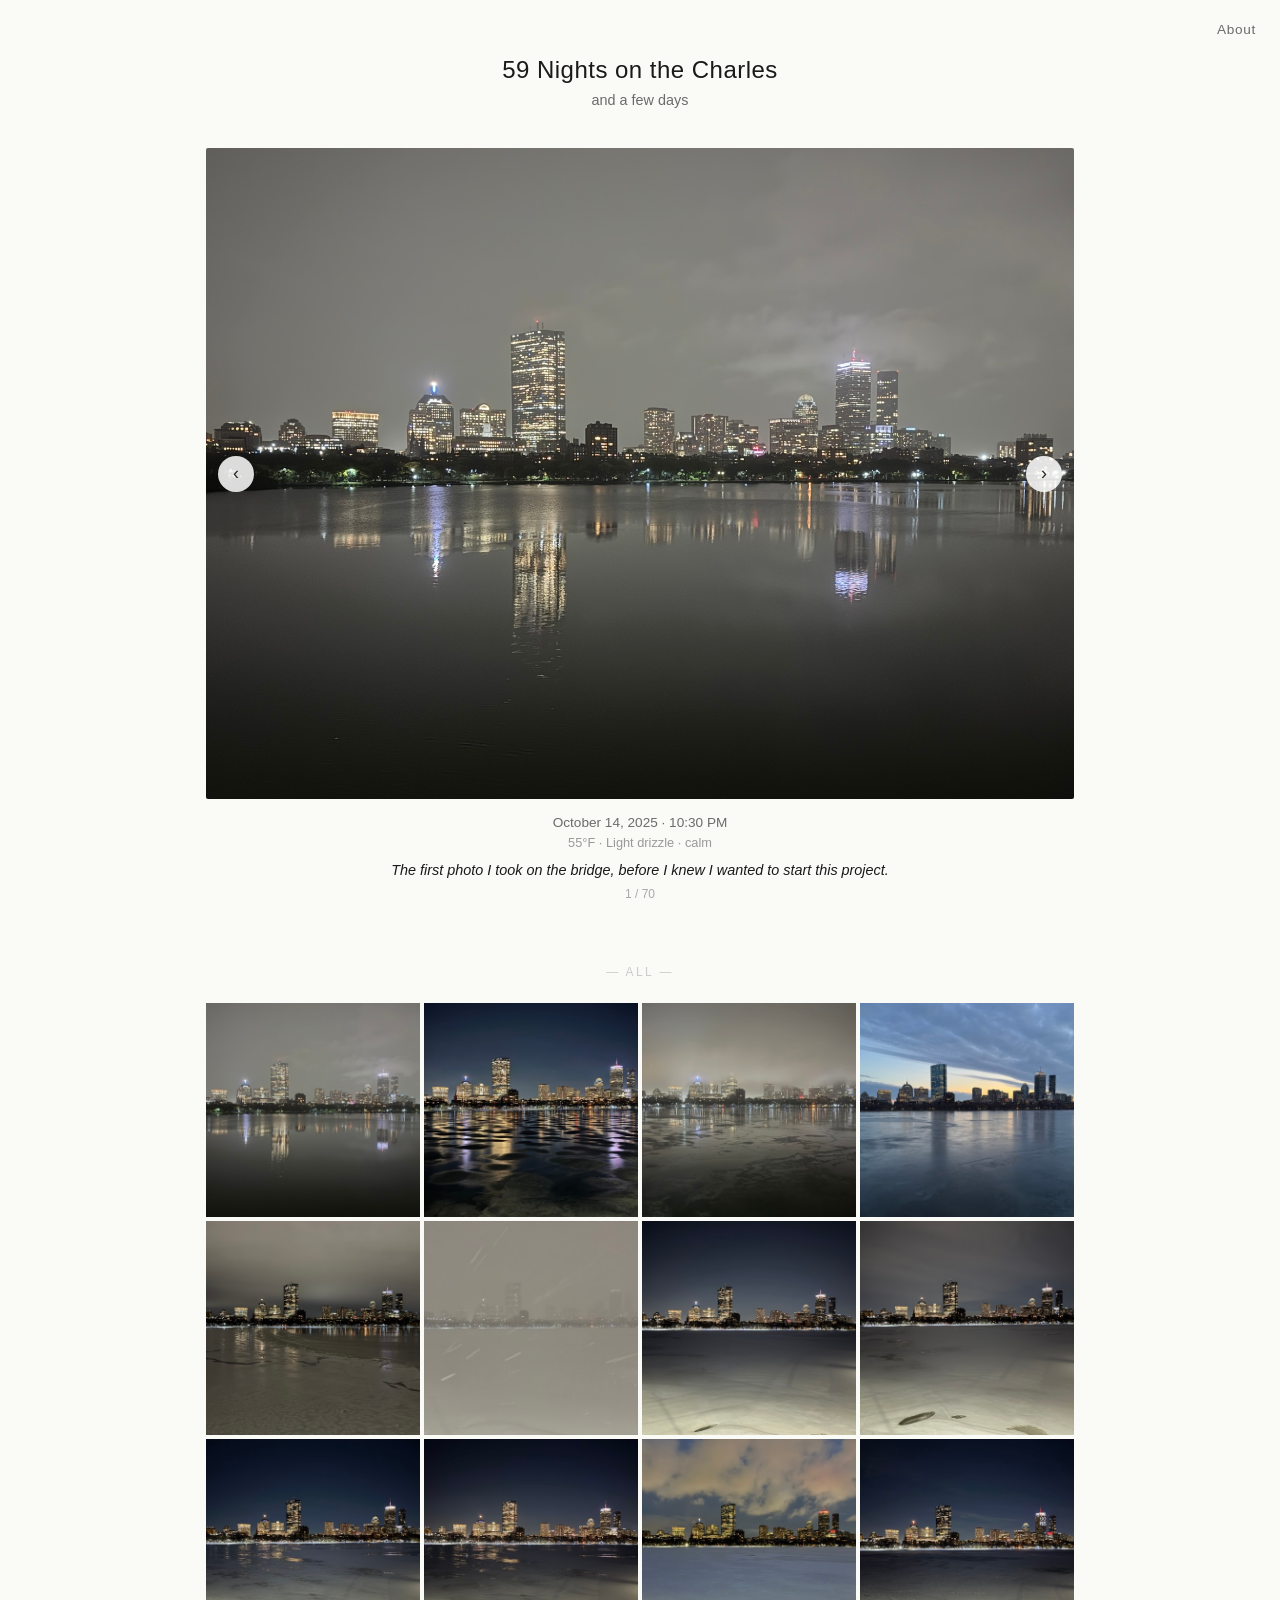
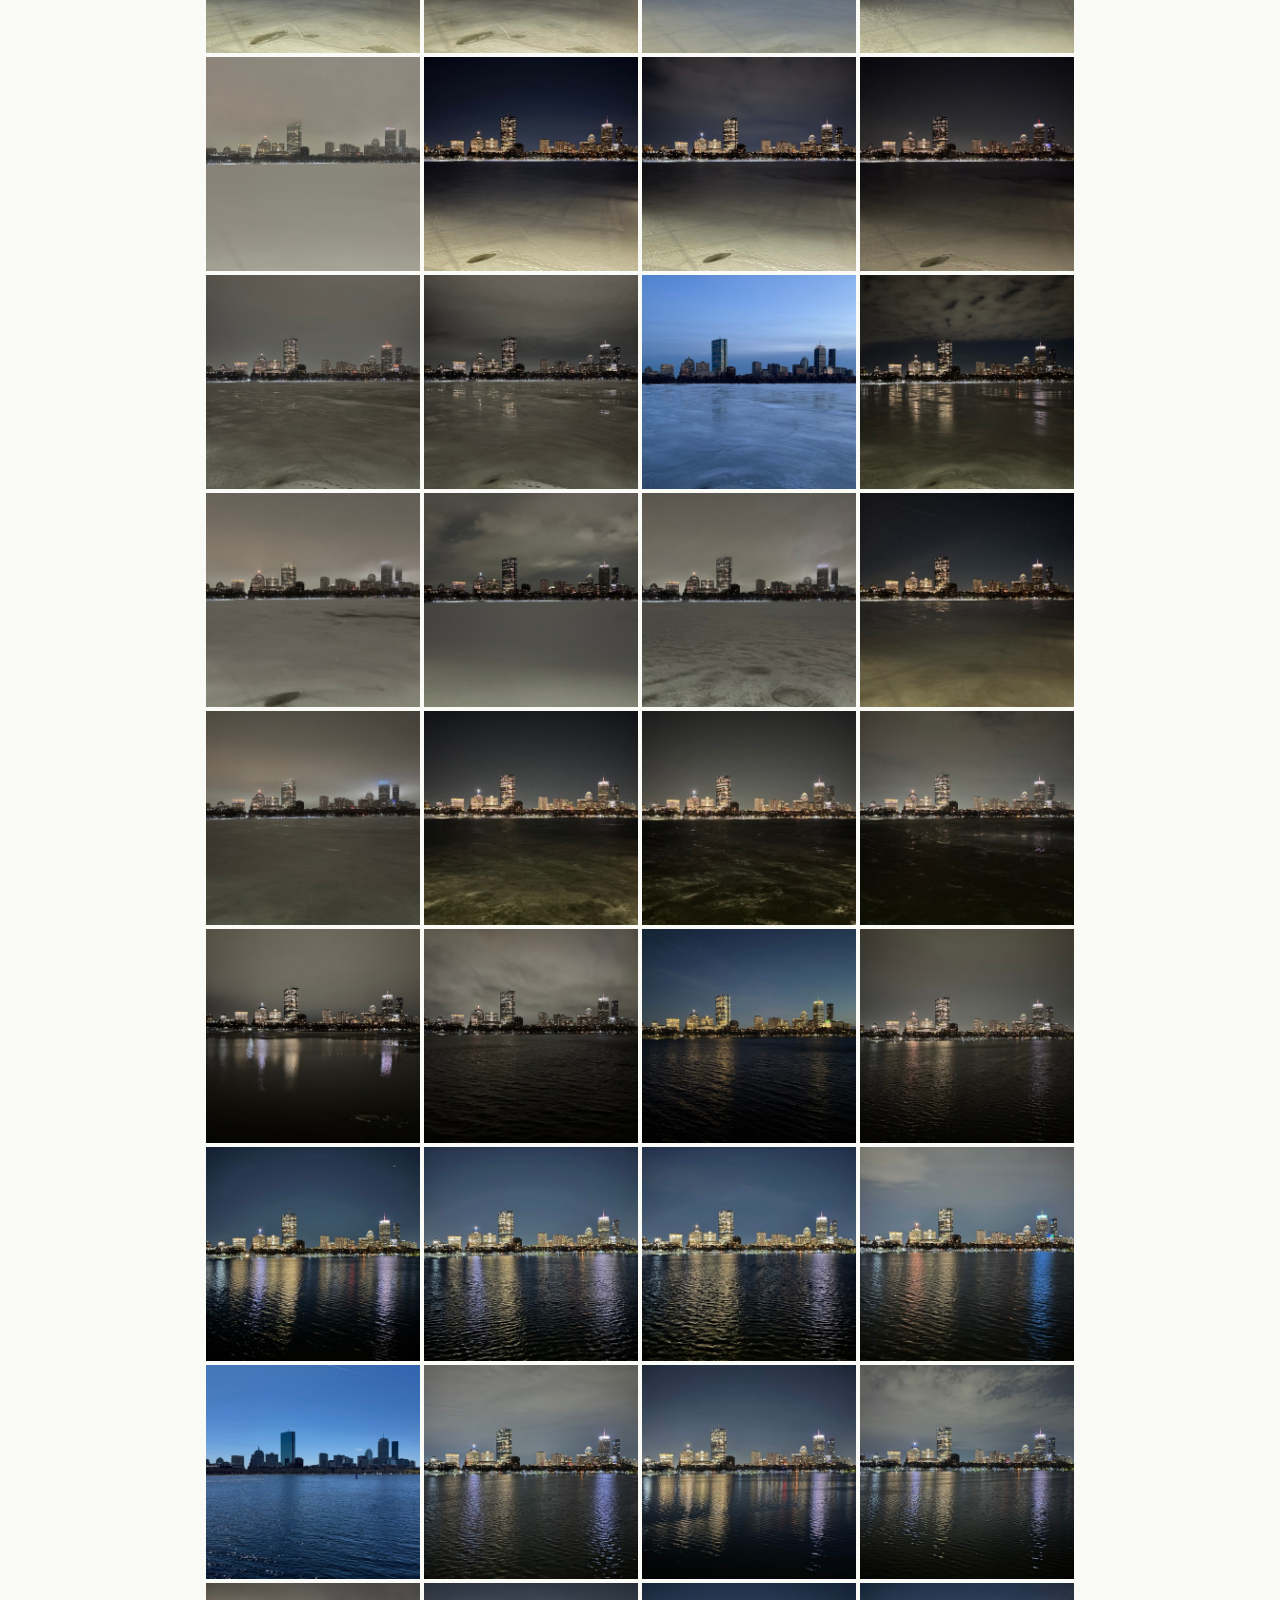
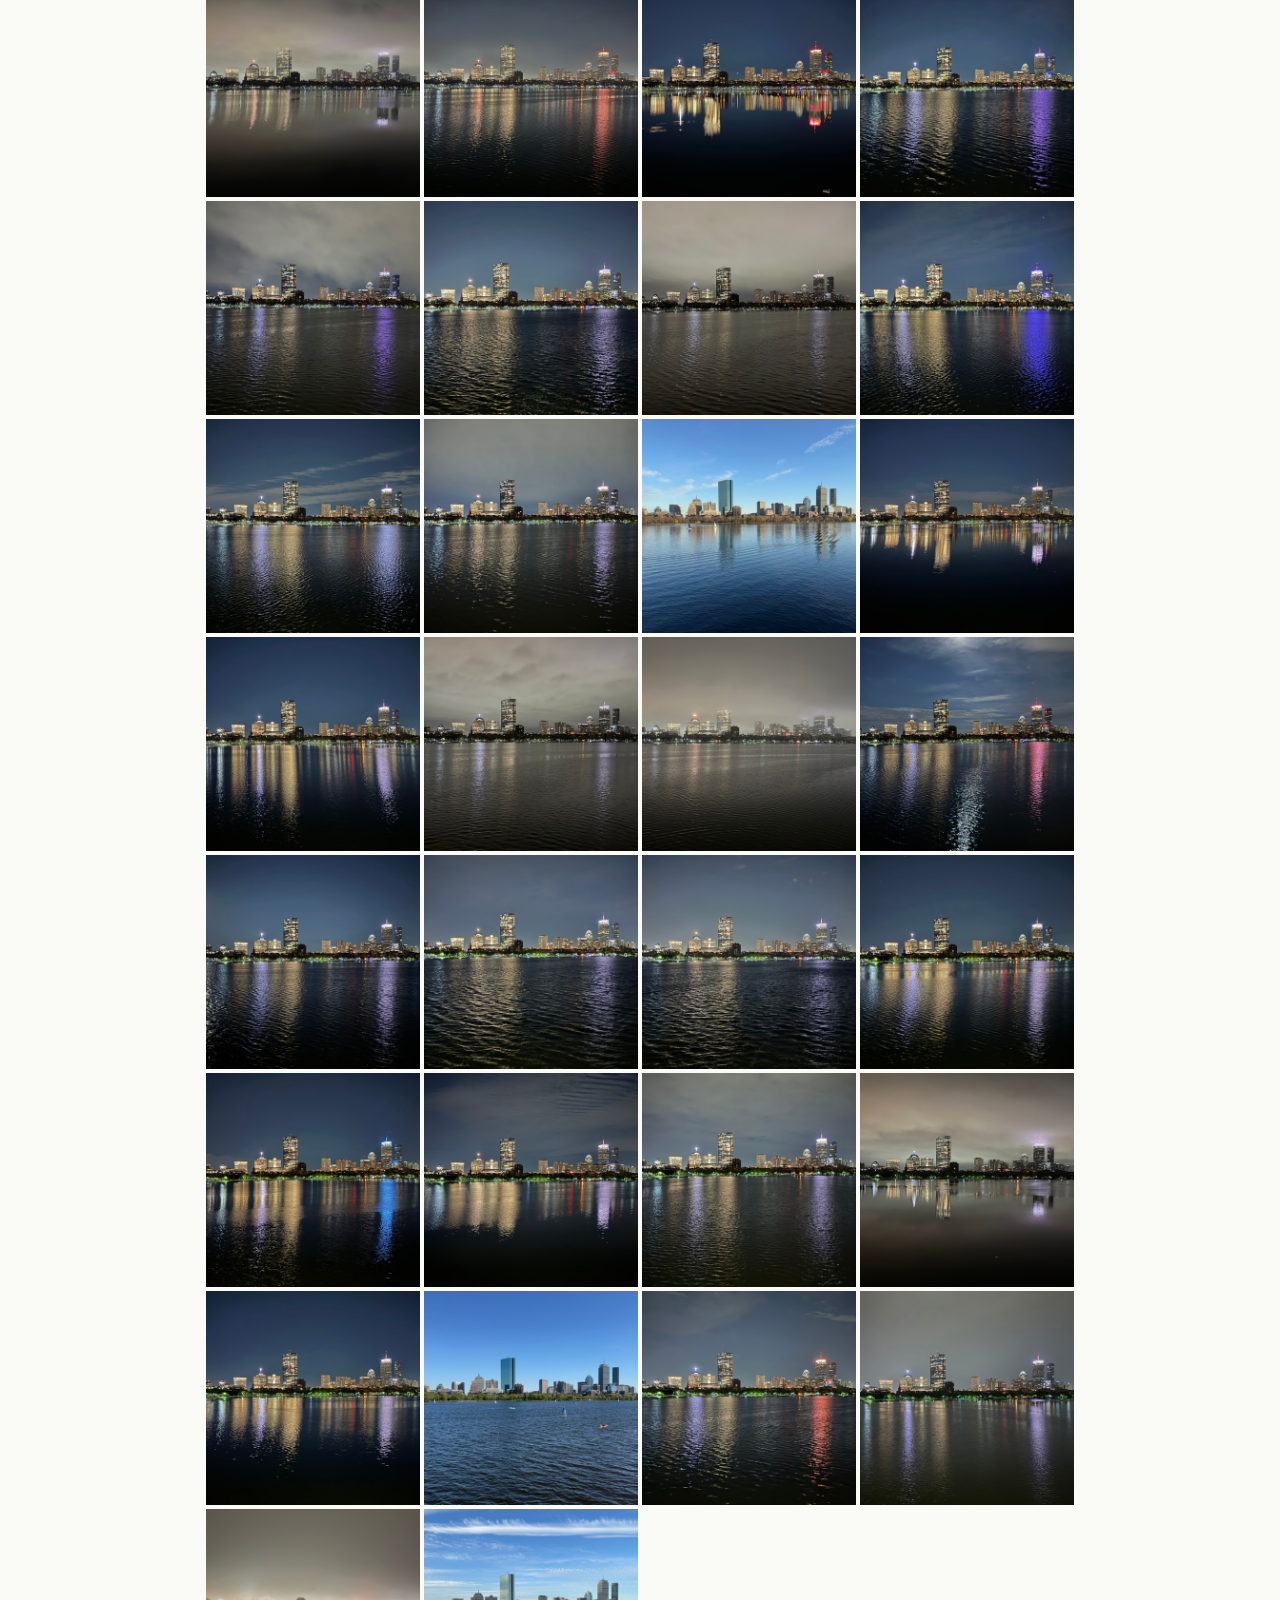
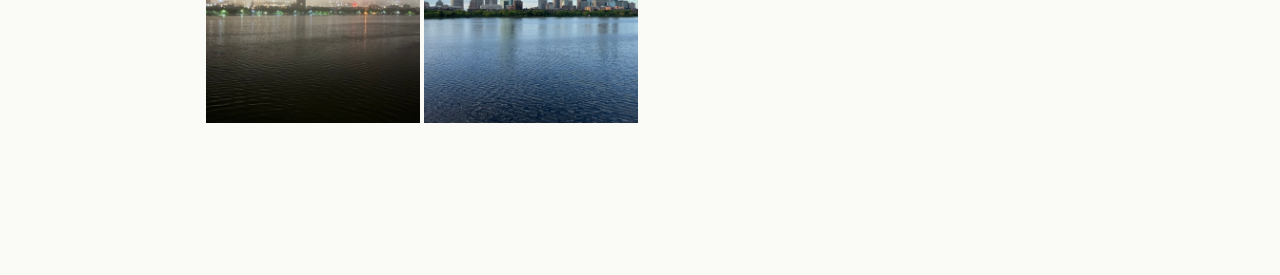
==== commit 517b2821: "new photos, captions, and About page" ====
--- a/index.html
+++ b/index.html
@@ -1,108 +1,18 @@
 <!doctype html>
 <html lang="en">
 <head>
-<meta charset="utf-8">
-<meta name="viewport" content="width=device-width, initial-scale=1">
-<title>Photos on the Charles</title>
-<style>
-  :root {
-    --bg: #fafaf7;
-    --fg: #1a1a1a;
-    --muted: #6b6b6b;
-    --gap: 4px;
-  }
-  * { box-sizing: border-box; }
-  html, body { margin: 0; padding: 0; background: var(--bg); color: var(--fg);
-    font-family: -apple-system, BlinkMacSystemFont, "Helvetica Neue", Helvetica, Arial, sans-serif;
-    -webkit-font-smoothing: antialiased; }
-  header { text-align: center; padding: 56px 24px 24px; }
-  header h1 { margin: 0; font-weight: 400; font-size: 1.5rem; letter-spacing: 0.02em; }
-  header p { margin: 8px 0 0; color: var(--muted); font-size: 0.9rem; }
-
-  .carousel { max-width: 900px; margin: 0 auto; padding: 16px; }
-  .stage {
-    position: relative;
-    aspect-ratio: 4 / 3;
-    background: #eee;
-    overflow: hidden;
-    border-radius: 2px;
-  }
-  .stage img {
-    position: absolute; inset: 0;
-    width: 100%; height: 100%;
-    object-fit: cover;
-    opacity: 0;
-    transition: opacity 200ms ease;
-  }
-  .stage img.active { opacity: 1; }
-
-  .nav {
-    position: absolute; top: 50%; transform: translateY(-50%);
-    z-index: 2;
-    background: rgba(255,255,255,0.85);
-    border: none;
-    width: 36px; height: 36px;
-    border-radius: 50%;
-    font-size: 18px;
-    cursor: pointer;
-    display: grid; place-items: center;
-    color: #222;
-    transition: background 150ms;
-  }
-  .nav:hover { background: #fff; }
-  .nav.prev { left: 12px; }
-  .nav.next { right: 12px; }
-  .nav:disabled { opacity: 0.3; cursor: default; }
-
-  .caption {
-    text-align: center;
-    padding: 14px 8px 4px;
-    color: var(--muted);
-    font-size: 0.85rem;
-    line-height: 1.5;
-    font-variant-numeric: tabular-nums;
-  }
-  .weather { color: #999; font-size: 0.8rem; }
-  .note { color: var(--fg); font-style: italic; font-size: 0.9rem; margin-top: 6px; display: block; }
-  .counter { color: #aaa; font-size: 0.75rem; margin-top: 2px; }
-
-  .divider { text-align: center; color: #ccc; margin: 48px 0 24px; font-size: 0.75rem; letter-spacing: 0.2em; }
-
-  .grid {
-    display: grid;
-    grid-template-columns: repeat(4, 1fr);
-    gap: var(--gap);
-    max-width: 900px;
-    margin: 0 auto 80px;
-    padding: 0 16px;
-  }
-  .grid a {
-    display: block;
-    aspect-ratio: 1 / 1;
-    overflow: hidden;
-    background: #eee;
-  }
-  .grid img {
-    width: 100%; height: 100%;
-    object-fit: cover;
-    display: block;
-    transition: transform 250ms ease;
-  }
-  .grid a:hover img { transform: scale(1.04); }
-
-  footer { text-align: center; color: #bbb; font-size: 0.75rem; padding: 24px 16px 48px; }
-
-  @media (max-width: 600px) {
-    header { padding: 32px 16px 16px; }
-    .grid { gap: 2px; }
-    .nav { width: 32px; height: 32px; }
-  }
-</style>
+  <meta charset="utf-8">
+  <meta name="viewport" content="width=device-width, initial-scale=1">
+  <title>Photos on the Charles</title>
+  <link rel="stylesheet" href="styles.css">
+  <script src="app.js" defer></script>
 </head>
 <body>
+  <nav class="site-nav"><a href="about.html">About</a></nav>
+
   <header>
     <h1 id="title">Photos on the Charles</h1>
-    <!--<p>One photo, every time I walk by.</p>-->
+    <p id="subtitle"></p>
   </header>
 
   <section class="carousel" aria-label="Photo slideshow">
@@ -111,7 +21,7 @@
       <button class="nav next" id="next" aria-label="Next">&#8250;</button>
     </div>
     <div class="caption" id="caption"></div>
-    <div class="counter" id="counter" style="text-align:center"></div>
+    <div class="counter" id="counter"></div>
   </section>
 
   <div class="divider">— ALL —</div>
@@ -119,136 +29,5 @@
   <section class="grid" id="grid" aria-label="All photos"></section>
 
   <footer></footer>
-
-<script>
-(async function () {
-  const res = await fetch('manifest.json', { cache: 'no-cache' });
-  const photos = await res.json();
-
-  document.getElementById('title').textContent = photos.length + ' Photos on the Charles';
-  document.title = photos.length + ' Photos on the Charles';
-
-  const stage = document.getElementById('stage');
-  const caption = document.getElementById('caption');
-  const counter = document.getElementById('counter');
-  const grid = document.getElementById('grid');
-  const prev = document.getElementById('prev');
-  const next = document.getElementById('next');
-
-  // Carousel: lazy-build slide elements; only show one at a time.
-  const slides = photos.map((p, i) => {
-    const img = document.createElement('img');
-    img.alt = '';
-    img.dataset.src = 'images/web/' + p.file;
-    if (i === 0) img.src = img.dataset.src;
-    stage.appendChild(img);
-    return img;
-  });
-
-  function fmtDate(iso) {
-    const d = new Date(iso);
-    if (isNaN(d)) return iso;
-    const date = d.toLocaleDateString(undefined, { year: 'numeric', month: 'long', day: 'numeric' });
-    const time = d.toLocaleTimeString(undefined, { hour: 'numeric', minute: '2-digit' });
-    return date + ' · ' + time;
-  }
-
-  const WMO = {
-    0: 'Clear', 1: 'Mostly clear', 2: 'Partly cloudy', 3: 'Overcast',
-    45: 'Fog', 48: 'Freezing fog',
-    51: 'Light drizzle', 53: 'Drizzle', 55: 'Heavy drizzle',
-    56: 'Freezing drizzle', 57: 'Heavy freezing drizzle',
-    61: 'Light rain', 63: 'Rain', 65: 'Heavy rain',
-    66: 'Freezing rain', 67: 'Heavy freezing rain',
-    71: 'Light snow', 73: 'Snow', 75: 'Heavy snow', 77: 'Snow grains',
-    80: 'Light rain showers', 81: 'Rain showers', 82: 'Heavy rain showers',
-    85: 'Light snow showers', 86: 'Snow showers',
-    95: 'Thunderstorm', 96: 'Thunderstorm with hail', 99: 'Severe thunderstorm',
-  };
-  const COMPASS = ['N','NE','E','SE','S','SW','W','NW'];
-  function fmtWind(mph, dir) {
-    if (mph == null) return '';
-    const speed = Math.round(mph);
-    if (speed <= 3) return 'calm';
-    const point = dir == null ? '' : ' ' + COMPASS[Math.round(((dir % 360) / 45)) % 8];
-    return speed + ' mph' + point;
-  }
-  function fmtWeather(p) {
-    if (p.temp_f == null) return '';
-    const parts = [Math.round(p.temp_f) + '°F'];
-    if (WMO[p.code]) parts.push(WMO[p.code]);
-    const wind = fmtWind(p.wind_mph, p.wind_dir);
-    if (wind) parts.push(wind);
-    return parts.join(' · ');
-  }
-
-  let idx = 0;
-  function show(i) {
-    idx = (i + photos.length) % photos.length;
-    slides.forEach((el, j) => el.classList.toggle('active', j === idx));
-    // Lazy load current + neighbors
-    [idx - 1, idx, idx + 1].forEach(k => {
-      const n = (k + photos.length) % photos.length;
-      const el = slides[n];
-      if (!el.src) el.src = el.dataset.src;
-    });
-    const p = photos[idx];
-    const weather = fmtWeather(p);
-    caption.replaceChildren();
-    caption.append(fmtDate(p.date));
-    if (weather) {
-      caption.append(document.createElement('br'));
-      const w = document.createElement('span');
-      w.className = 'weather';
-      w.textContent = weather;
-      caption.append(w);
-    }
-    if (p.caption) {
-      const n = document.createElement('span');
-      n.className = 'note';
-      n.textContent = p.caption;
-      caption.append(n);
-    }
-    counter.textContent = (idx + 1) + ' / ' + photos.length;
-  }
-
-  prev.addEventListener('click', () => show(idx - 1));
-  next.addEventListener('click', () => show(idx + 1));
-  document.addEventListener('keydown', (e) => {
-    if (e.key === 'ArrowLeft') show(idx - 1);
-    if (e.key === 'ArrowRight') show(idx + 1);
-  });
-
-  // Swipe support
-  let touchX = null;
-  stage.addEventListener('touchstart', (e) => { touchX = e.touches[0].clientX; }, { passive: true });
-  stage.addEventListener('touchend', (e) => {
-    if (touchX === null) return;
-    const dx = e.changedTouches[0].clientX - touchX;
-    if (Math.abs(dx) > 40) show(idx + (dx < 0 ? 1 : -1));
-    touchX = null;
-  });
-
-  show(0);
-
-  // Grid
-  photos.forEach((p, i) => {
-    const a = document.createElement('a');
-    a.href = '#';
-    a.setAttribute('aria-label', fmtDate(p.date));
-    a.addEventListener('click', (e) => {
-      e.preventDefault();
-      show(i);
-      document.querySelector('.carousel').scrollIntoView({ behavior: 'smooth', block: 'start' });
-    });
-    const img = document.createElement('img');
-    img.loading = 'lazy';
-    img.src = 'images/thumb/' + p.file;
-    img.alt = '';
-    a.appendChild(img);
-    grid.appendChild(a);
-  });
-})();
-</script>
 </body>
 </html>
--- a/styles.css
+++ b/styles.css
@@ -0,0 +1,156 @@
+:root {
+  --bg: #fafaf7;
+  --fg: #1a1a1a;
+  --muted: #6b6b6b;
+  --gap: 4px;
+}
+
+* { box-sizing: border-box; }
+
+html, body {
+  margin: 0;
+  padding: 0;
+  background: var(--bg);
+  color: var(--fg);
+  font-family: -apple-system, BlinkMacSystemFont, "Helvetica Neue", Helvetica, Arial, sans-serif;
+  -webkit-font-smoothing: antialiased;
+}
+
+/* Site nav (top-right corner) */
+.site-nav {
+  position: absolute;
+  top: 20px;
+  right: 24px;
+}
+.site-nav a {
+  color: var(--muted);
+  text-decoration: none;
+  font-size: 0.85rem;
+  letter-spacing: 0.05em;
+}
+.site-nav a:hover { color: var(--fg); }
+
+/* About page */
+.about {
+  max-width: 640px;
+  margin: 0 auto 80px;
+  padding: 0 24px;
+  font-size: 1rem;
+  line-height: 1.7;
+  color: var(--fg);
+}
+.about p { margin: 0 0 1em; }
+.about a { color: var(--fg); }
+
+/* Header */
+header { text-align: center; padding: 56px 24px 24px; }
+header h1 { margin: 0; font-weight: 400; font-size: 1.5rem; letter-spacing: 0.02em; }
+header p { margin: 8px 0 0; color: var(--muted); font-size: 0.9rem; }
+
+/* Carousel */
+.carousel { max-width: 900px; margin: 0 auto; padding: 16px; }
+
+.stage {
+  position: relative;
+  aspect-ratio: 4 / 3;
+  background: #eee;
+  overflow: hidden;
+  border-radius: 2px;
+}
+.stage img {
+  position: absolute;
+  inset: 0;
+  width: 100%;
+  height: 100%;
+  object-fit: cover;
+  opacity: 0;
+  transition: opacity 200ms ease;
+}
+.stage img.active { opacity: 1; }
+
+.nav {
+  position: absolute;
+  top: 50%;
+  transform: translateY(-50%);
+  z-index: 2;
+  background: rgba(255, 255, 255, 0.85);
+  border: none;
+  width: 36px;
+  height: 36px;
+  border-radius: 50%;
+  font-size: 18px;
+  cursor: pointer;
+  display: grid;
+  place-items: center;
+  color: #222;
+  transition: background 150ms;
+}
+.nav:hover { background: #fff; }
+.nav.prev { left: 12px; }
+.nav.next { right: 12px; }
+.nav:disabled { opacity: 0.3; cursor: default; }
+
+.caption {
+  text-align: center;
+  padding: 14px 8px 4px;
+  color: var(--muted);
+  font-size: 0.85rem;
+  line-height: 1.5;
+  font-variant-numeric: tabular-nums;
+}
+.weather { color: #999; font-size: 0.8rem; }
+.note { color: var(--fg); font-style: italic; font-size: 0.9rem; margin-top: 6px; display: block; }
+.counter {
+  text-align: center;
+  color: #aaa;
+  font-size: 0.75rem;
+  margin-top: 2px;
+  font-variant-numeric: tabular-nums;
+}
+
+/* Divider */
+.divider {
+  text-align: center;
+  color: #ccc;
+  margin: 48px 0 24px;
+  font-size: 0.75rem;
+  letter-spacing: 0.2em;
+}
+
+/* Grid */
+.grid {
+  display: grid;
+  grid-template-columns: repeat(4, 1fr);
+  gap: var(--gap);
+  max-width: 900px;
+  margin: 0 auto 80px;
+  padding: 0 16px;
+}
+.grid button {
+  appearance: none;
+  background: #eee;
+  border: none;
+  padding: 0;
+  cursor: pointer;
+  aspect-ratio: 1 / 1;
+  overflow: hidden;
+}
+.grid img {
+  width: 100%;
+  height: 100%;
+  object-fit: cover;
+  display: block;
+  transition: transform 250ms ease;
+}
+.grid button:hover img { transform: scale(1.04); }
+.grid button:focus-visible { outline: 2px solid var(--fg); outline-offset: 2px; }
+
+/* Footer */
+footer { text-align: center; color: #bbb; font-size: 0.75rem; padding: 24px 16px 48px; }
+
+/* Mobile */
+@media (max-width: 600px) {
+  header { padding: 32px 16px 16px; }
+  .grid { gap: 2px; }
+  .nav { width: 32px; height: 32px; }
+}
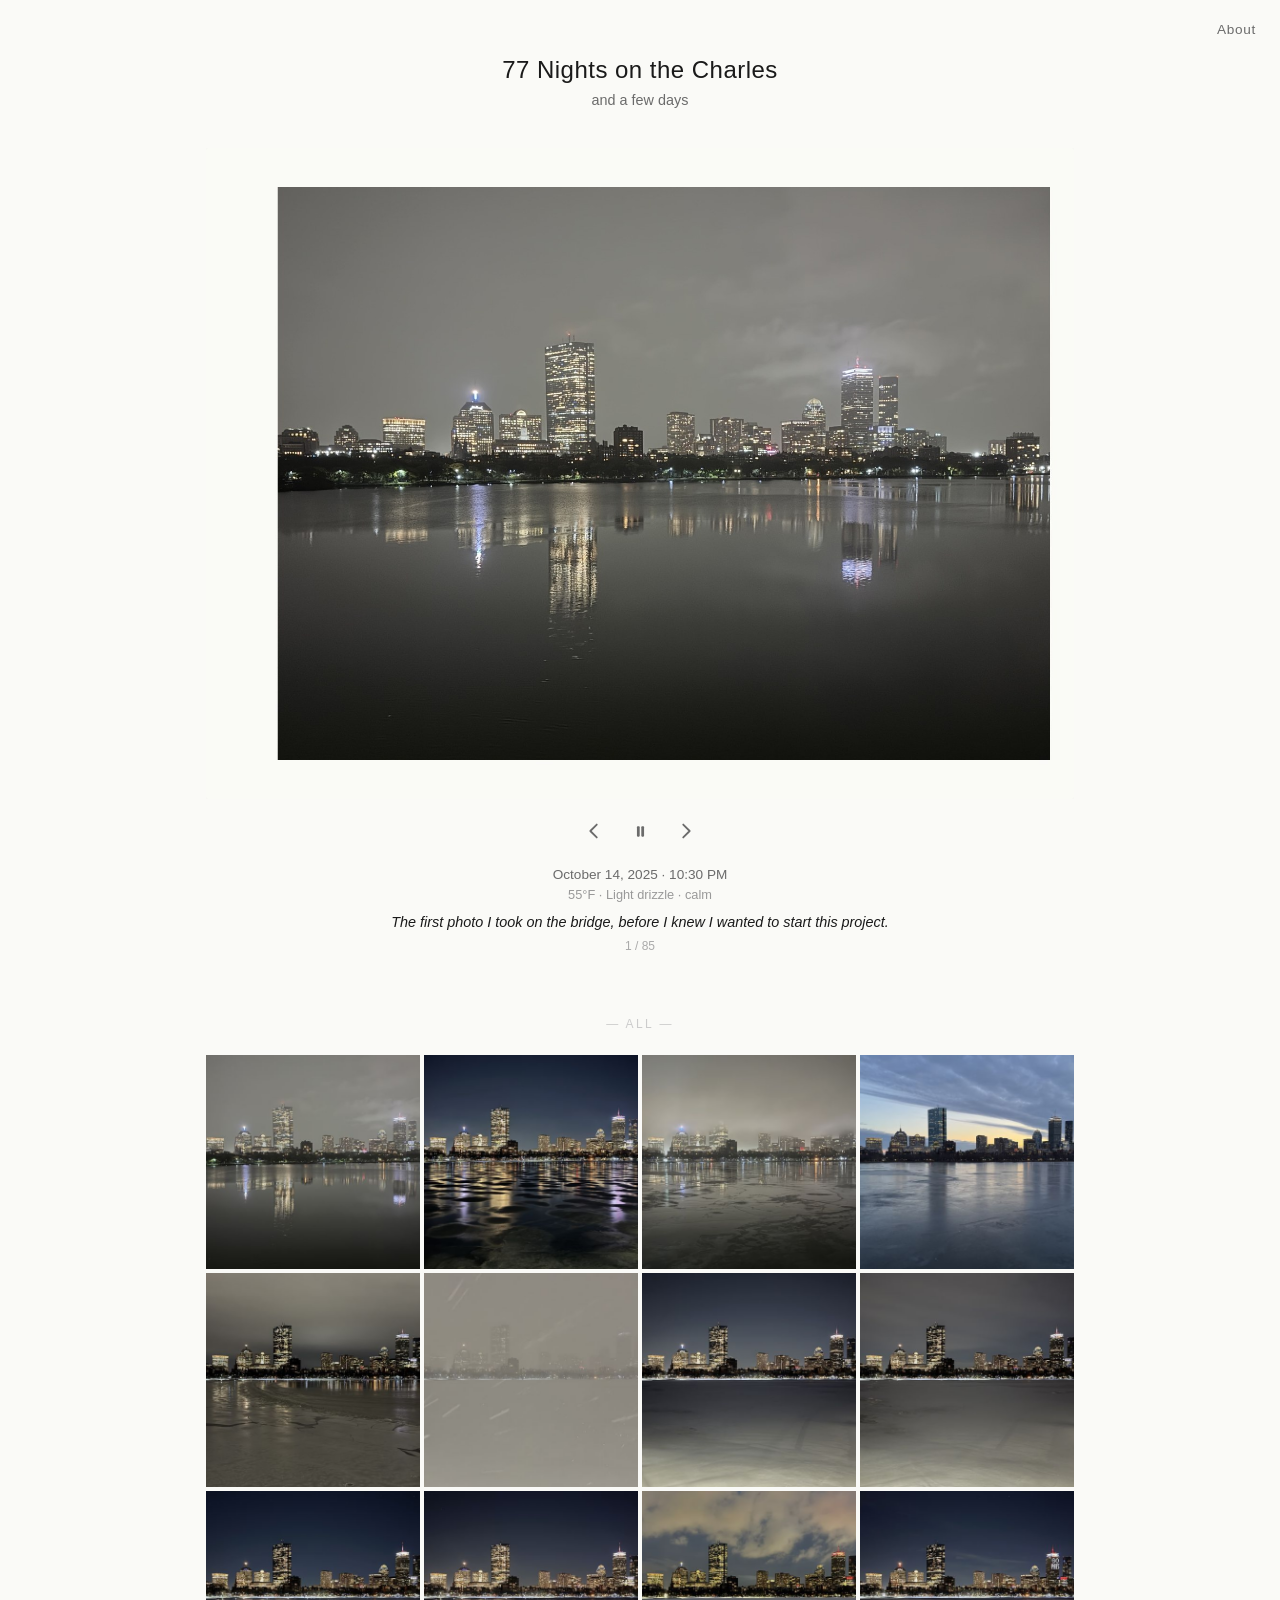
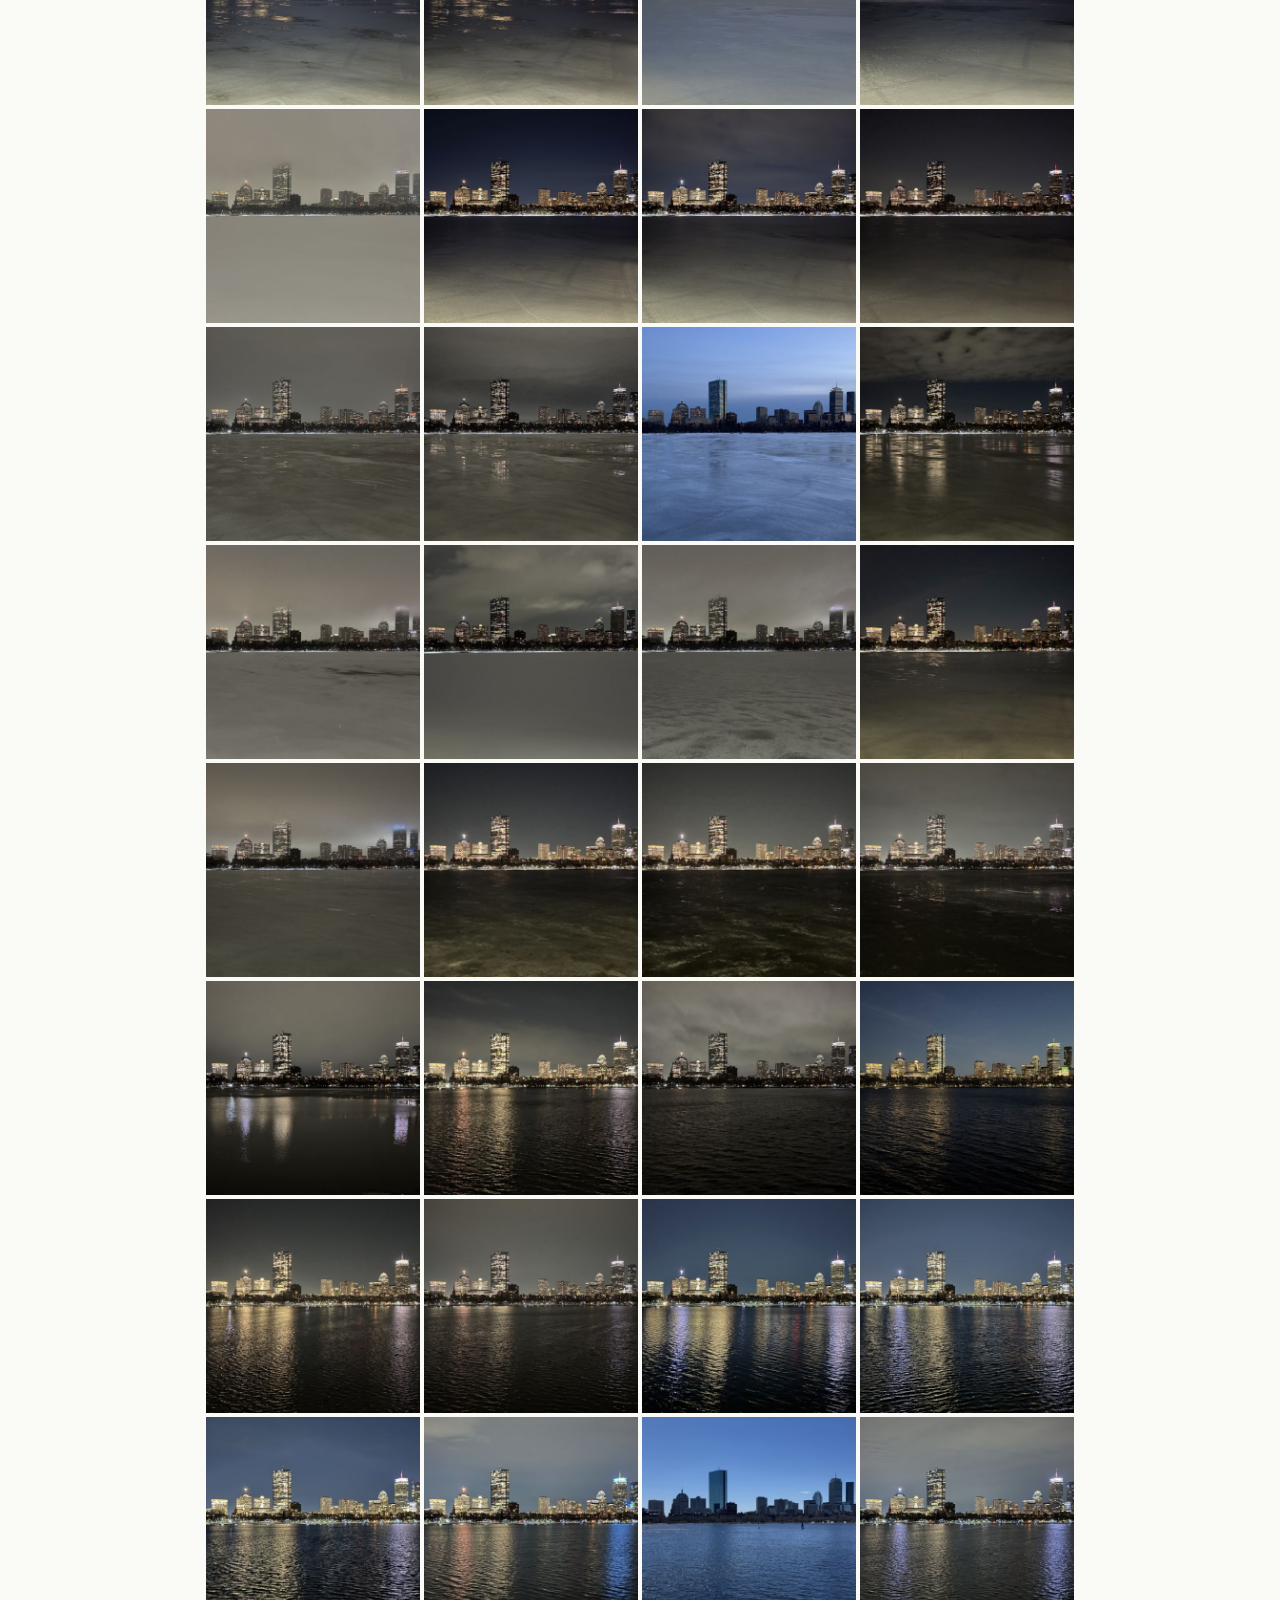
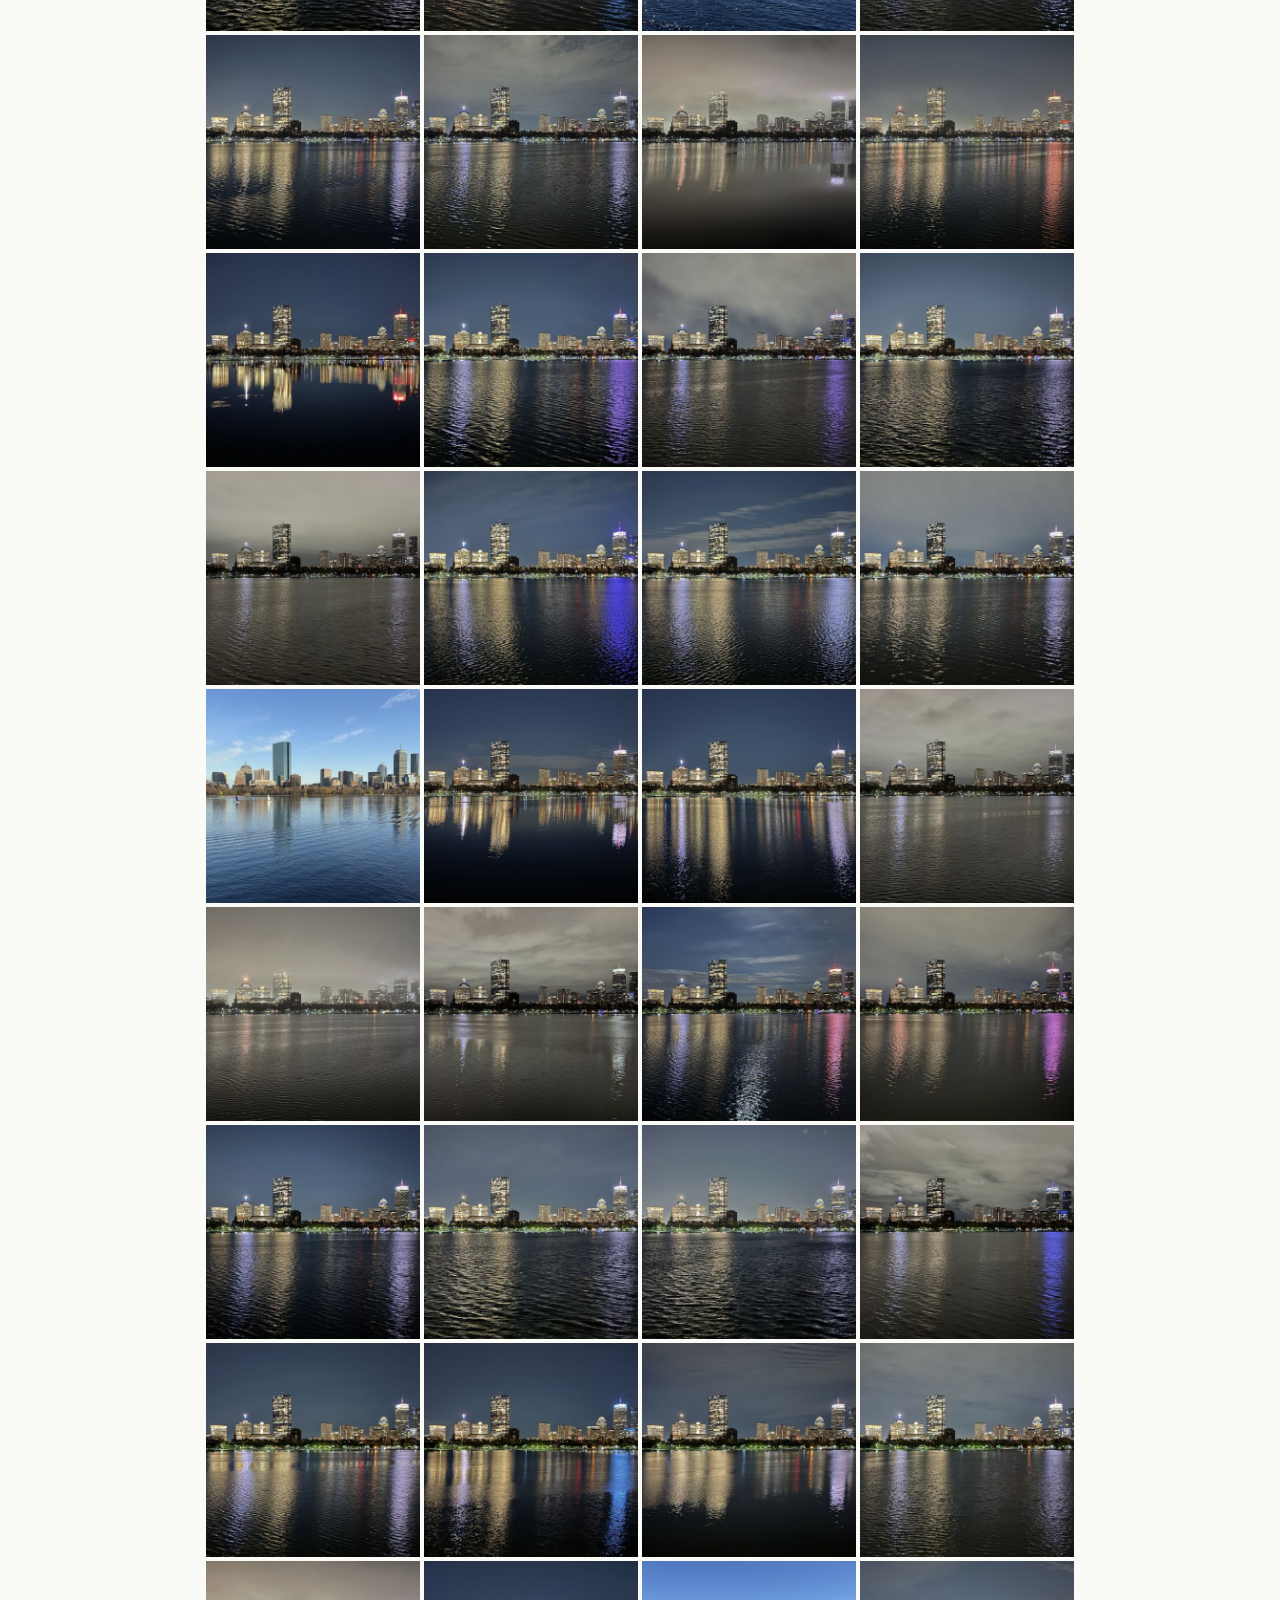
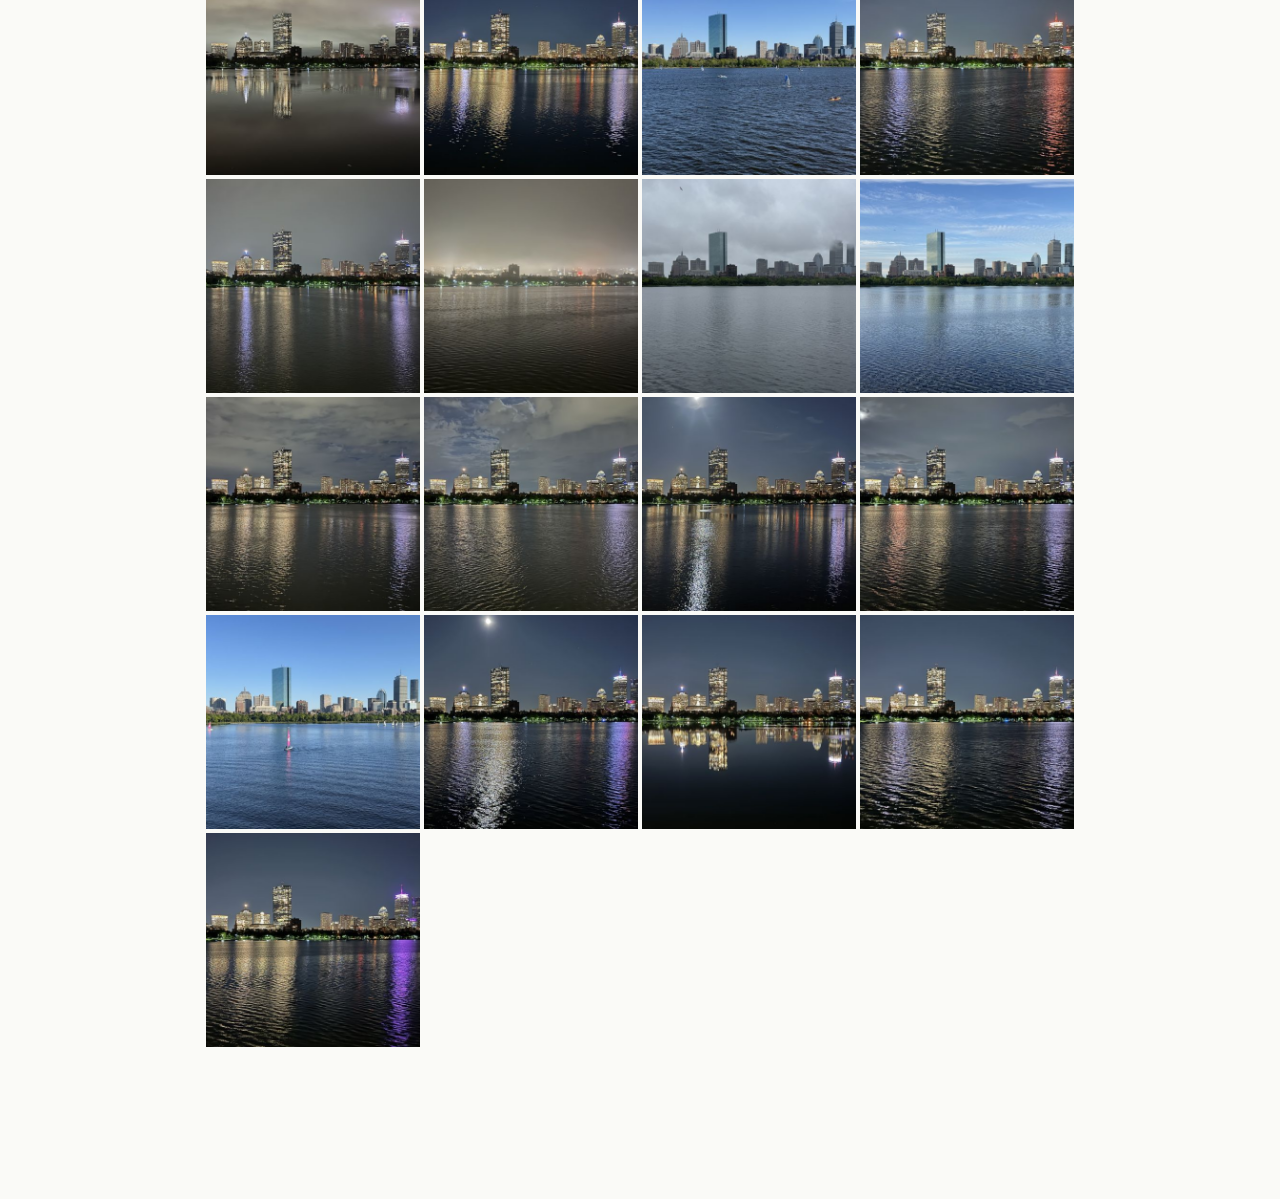
==== commit b7df64f3: "Auto-advance carousel with a coherent control bar; fix mobile zoom - Carousel auto-advances every 4s" ====
--- a/index.html
+++ b/index.html
@@ -16,10 +16,20 @@
   </header>
 
   <section class="carousel" aria-label="Photo slideshow">
-    <div class="stage" id="stage">
-      <button class="nav prev" id="prev" aria-label="Previous">&#8249;</button>
-      <button class="nav next" id="next" aria-label="Next">&#8250;</button>
+    <div class="stage" id="stage"></div>
+
+    <div class="controls">
+      <button class="ctrl" id="prev" type="button" aria-label="Previous">
+        <svg viewBox="0 0 24 24" fill="none" stroke="currentColor" stroke-width="2" stroke-linecap="round" stroke-linejoin="round" aria-hidden="true"><path d="M15 5l-7 7 7 7"/></svg>
+      </button>
+      <button class="ctrl" id="playpause" type="button" aria-label="Pause slideshow">
+        <svg viewBox="0 0 24 24" fill="currentColor" aria-hidden="true"><rect x="7.5" y="5.5" width="3.5" height="13" rx="1"/><rect x="13" y="5.5" width="3.5" height="13" rx="1"/></svg>
+      </button>
+      <button class="ctrl" id="next" type="button" aria-label="Next">
+        <svg viewBox="0 0 24 24" fill="none" stroke="currentColor" stroke-width="2" stroke-linecap="round" stroke-linejoin="round" aria-hidden="true"><path d="M9 5l7 7-7 7"/></svg>
+      </button>
     </div>
+
     <div class="caption" id="caption"></div>
     <div class="counter" id="counter"></div>
   </section>
--- a/styles.css
+++ b/styles.css
@@ -42,6 +42,18 @@
 .about p { margin: 0 0 1em; }
 .about a { color: var(--fg); }
 
+.map {
+  margin: 32px 0;
+  border-radius: 4px;
+  overflow: hidden;
+}
+.map iframe {
+  width: 100%;
+  aspect-ratio: 4 / 3;
+  border: 0;
+  display: block;
+}
+
 /* Header */
 header { text-align: center; padding: 56px 24px 24px; }
 header h1 { margin: 0; font-weight: 400; font-size: 1.5rem; letter-spacing: 0.02em; }
@@ -68,27 +80,32 @@
 }
 .stage img.active { opacity: 1; }
 
-.nav {
-  position: absolute;
-  top: 50%;
-  transform: translateY(-50%);
-  z-index: 2;
-  background: rgba(255, 255, 255, 0.85);
+/* Carousel controls: one centered cluster below the image */
+.controls {
+  display: flex;
+  justify-content: center;
+  align-items: center;
+  gap: 6px;
+  margin-top: 12px;
+}
+.ctrl {
+  appearance: none;
+  background: none;
   border: none;
-  width: 36px;
-  height: 36px;
+  width: 40px;
+  height: 40px;
   border-radius: 50%;
-  font-size: 18px;
-  cursor: pointer;
   display: grid;
   place-items: center;
-  color: #222;
-  transition: background 150ms;
+  color: var(--muted);
+  cursor: pointer;
+  transition: background 150ms, color 150ms;
+  touch-action: manipulation; /* no double-tap-to-zoom; fast repeat taps */
 }
-.nav:hover { background: #fff; }
-.nav.prev { left: 12px; }
-.nav.next { right: 12px; }
-.nav:disabled { opacity: 0.3; cursor: default; }
+.ctrl:hover { background: rgba(0, 0, 0, 0.06); color: var(--fg); }
+.ctrl:focus-visible { outline: 2px solid var(--fg); outline-offset: 2px; }
+.ctrl svg { width: 22px; height: 22px; display: block; }
+#playpause svg { width: 19px; height: 19px; } /* filled icon reads larger; nudge down */
 
 .caption {
   text-align: center;
@@ -99,7 +116,14 @@
   font-variant-numeric: tabular-nums;
 }
 .weather { color: #999; font-size: 0.8rem; }
-.note { color: var(--fg); font-style: italic; font-size: 0.9rem; margin-top: 6px; display: block; }
+.note {
+  color: var(--fg);
+  font-style: italic;
+  font-size: 0.9rem;
+  margin-top: 6px;
+  display: block;
+  white-space: pre-line;
+}
 .counter {
   text-align: center;
   color: #aaa;
@@ -134,6 +158,7 @@
   cursor: pointer;
   aspect-ratio: 1 / 1;
   overflow: hidden;
+  touch-action: manipulation; /* no double-tap-to-zoom on thumbnails */
 }
 .grid img {
   width: 100%;
@@ -152,5 +177,4 @@
 @media (max-width: 600px) {
   header { padding: 32px 16px 16px; }
   .grid { gap: 2px; }
-  .nav { width: 32px; height: 32px; }
 }
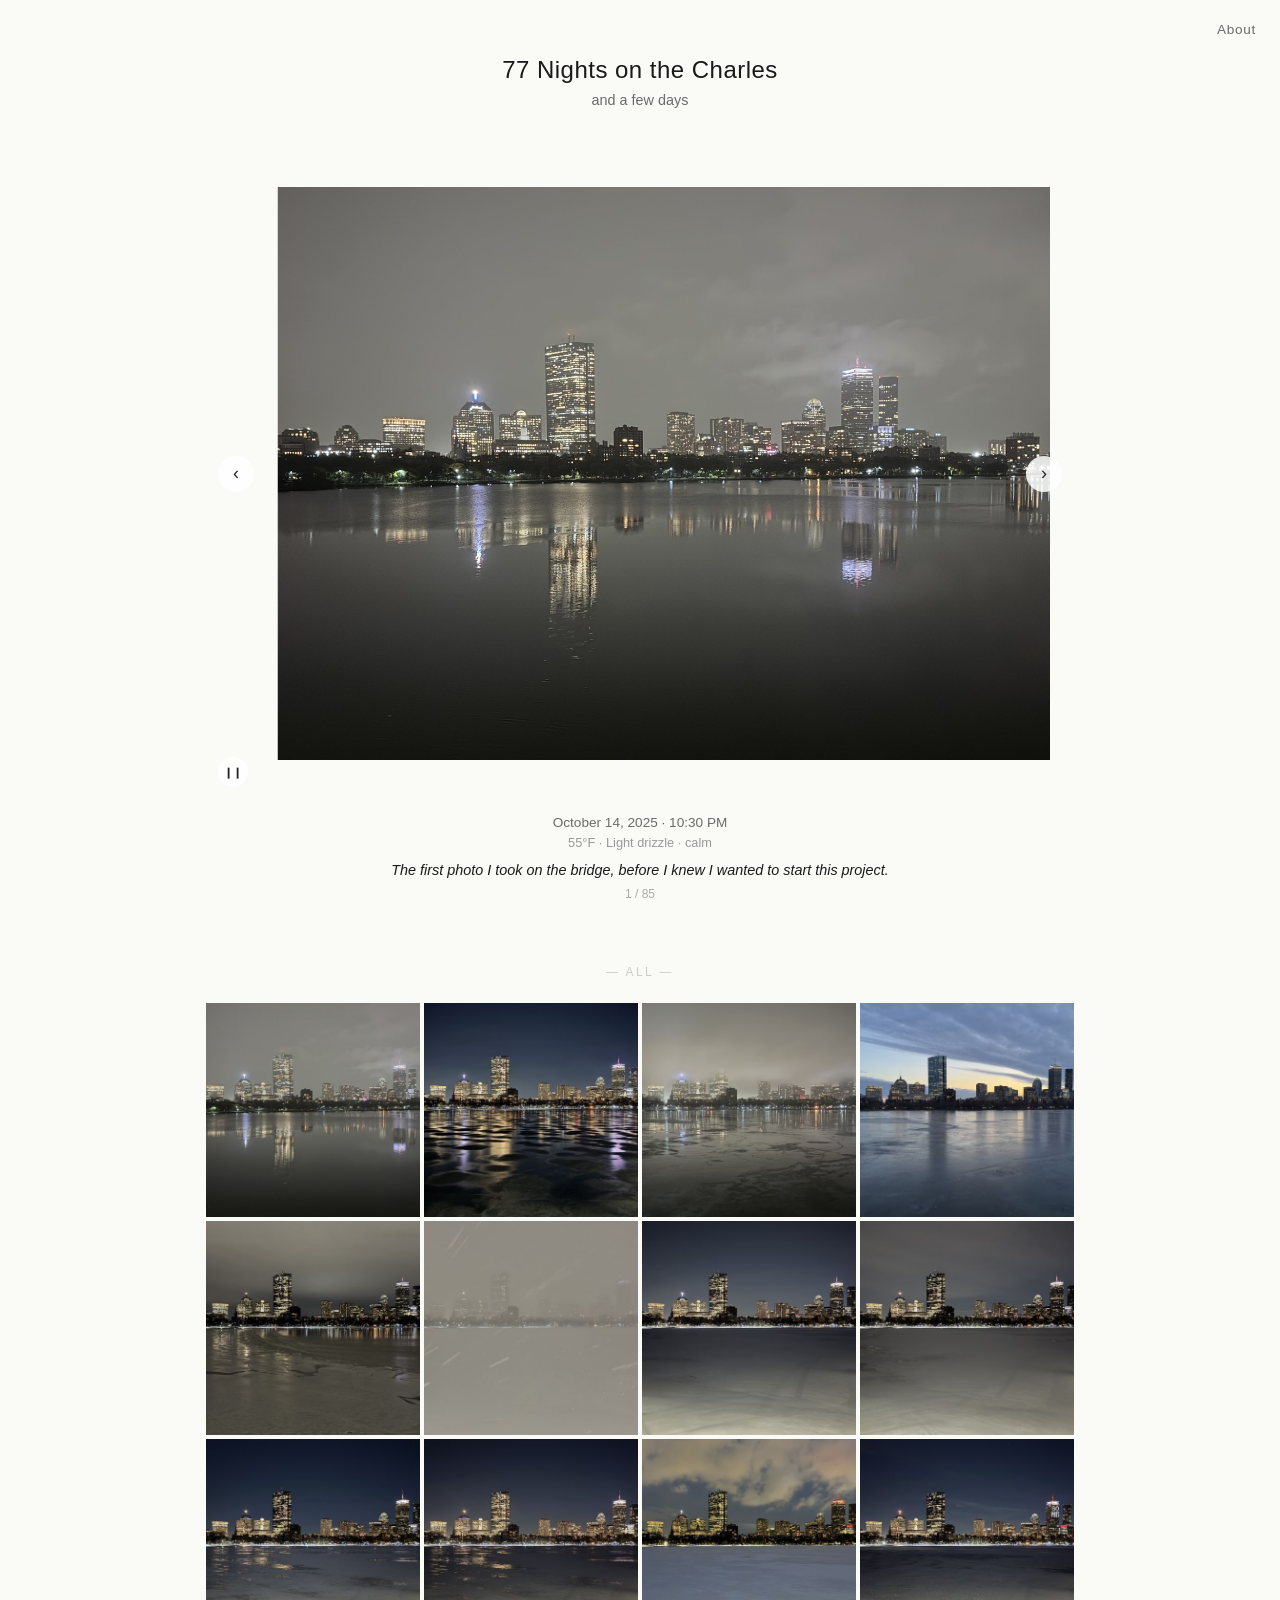
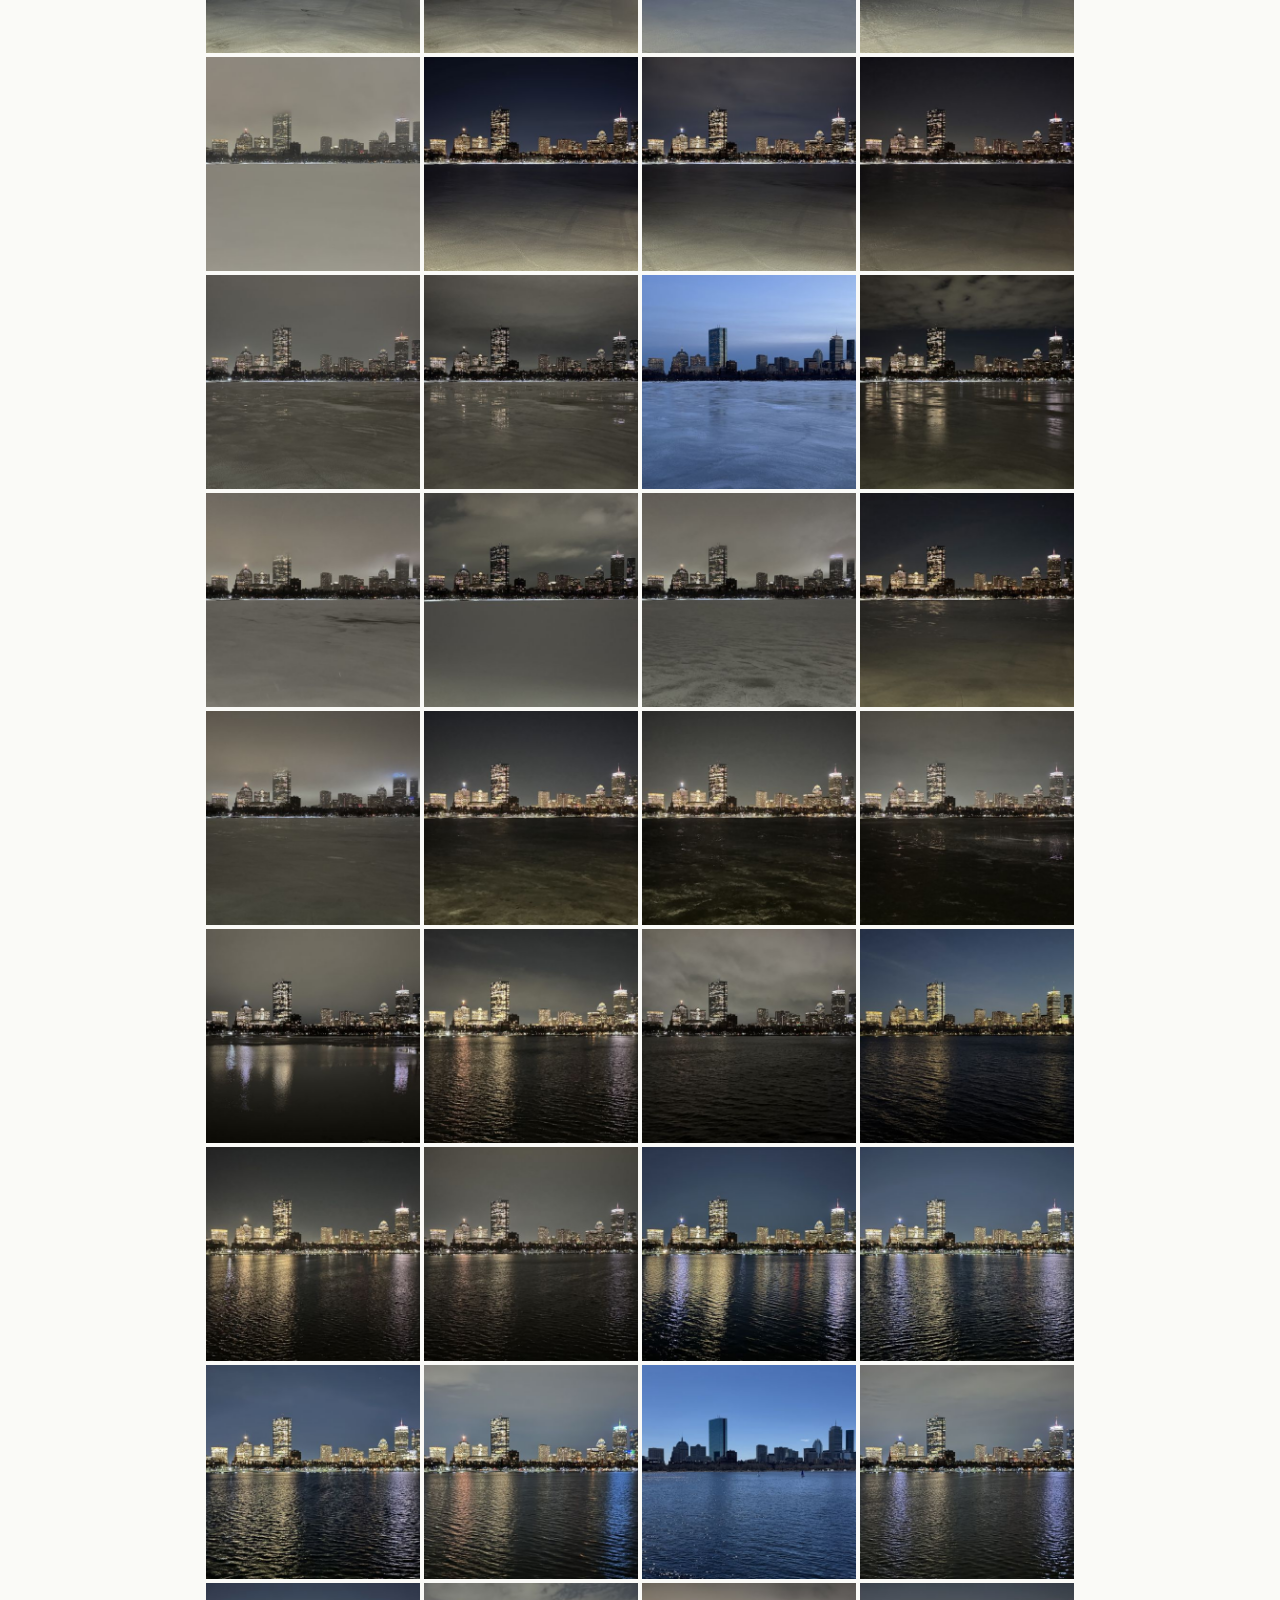
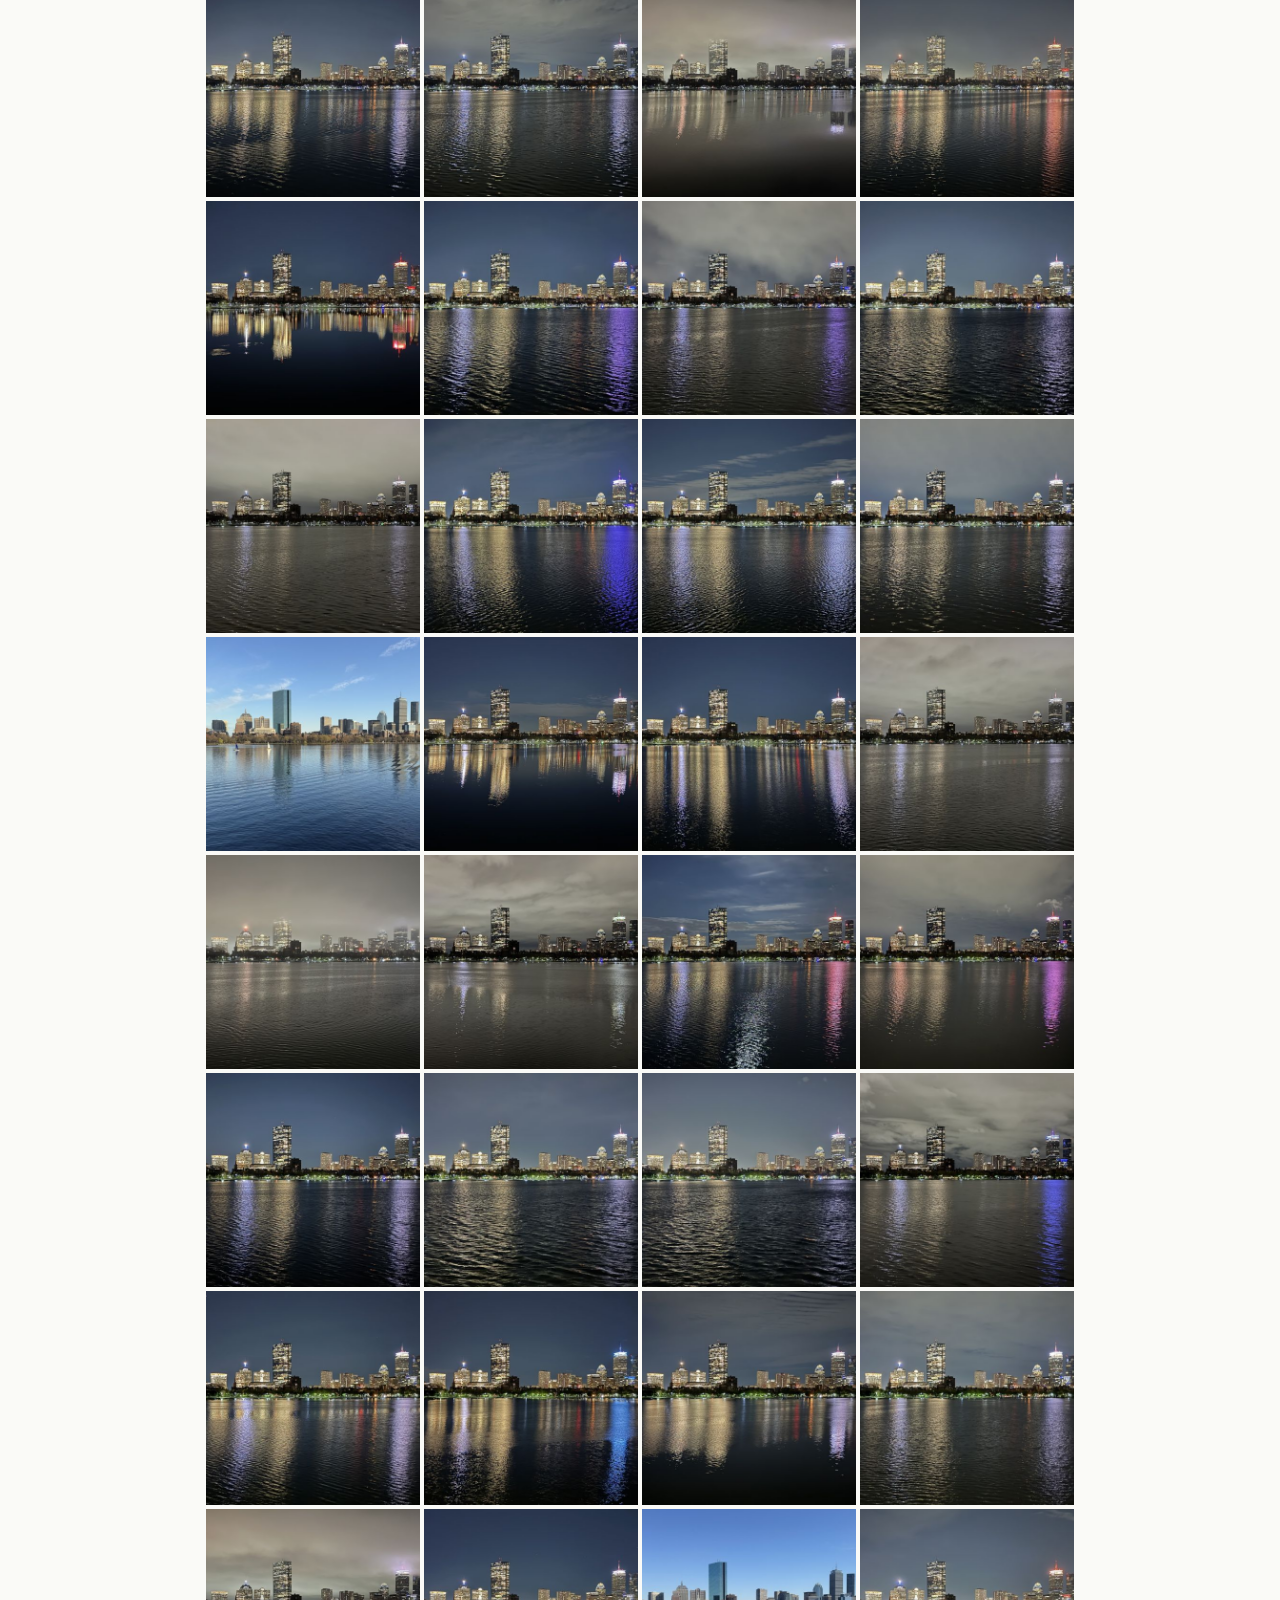
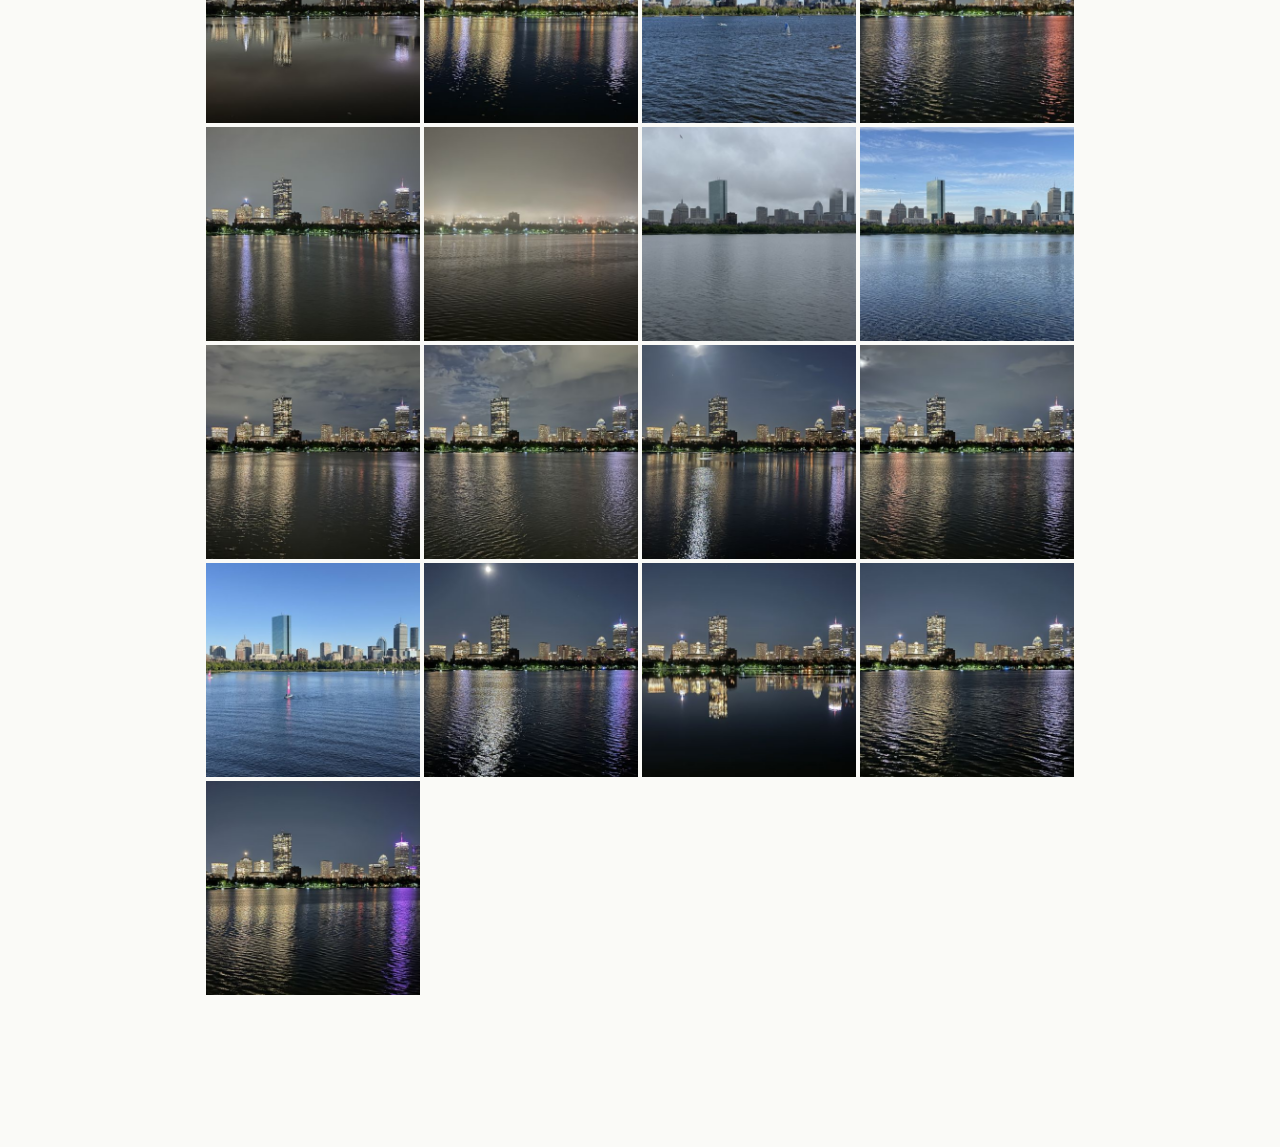
==== commit ccc7c232: "Auto-advance carousel with pause; fix mobile double-tap zoom - Carousel auto-advances every 4s, rese" ====
--- a/index.html
+++ b/index.html
@@ -16,20 +16,11 @@
   </header>
 
   <section class="carousel" aria-label="Photo slideshow">
-    <div class="stage" id="stage"></div>
-
-    <div class="controls">
-      <button class="ctrl" id="prev" type="button" aria-label="Previous">
-        <svg viewBox="0 0 24 24" fill="none" stroke="currentColor" stroke-width="2" stroke-linecap="round" stroke-linejoin="round" aria-hidden="true"><path d="M15 5l-7 7 7 7"/></svg>
-      </button>
-      <button class="ctrl" id="playpause" type="button" aria-label="Pause slideshow">
-        <svg viewBox="0 0 24 24" fill="currentColor" aria-hidden="true"><rect x="7.5" y="5.5" width="3.5" height="13" rx="1"/><rect x="13" y="5.5" width="3.5" height="13" rx="1"/></svg>
-      </button>
-      <button class="ctrl" id="next" type="button" aria-label="Next">
-        <svg viewBox="0 0 24 24" fill="none" stroke="currentColor" stroke-width="2" stroke-linecap="round" stroke-linejoin="round" aria-hidden="true"><path d="M9 5l7 7-7 7"/></svg>
-      </button>
+    <div class="stage" id="stage">
+      <button class="nav prev" id="prev" aria-label="Previous">&#8249;</button>
+      <button class="nav next" id="next" aria-label="Next">&#8250;</button>
+      <button class="playpause" id="playpause" type="button" aria-label="Pause slideshow">&#10073;&#10073;</button>
     </div>
-
     <div class="caption" id="caption"></div>
     <div class="counter" id="counter"></div>
   </section>
--- a/styles.css
+++ b/styles.css
@@ -80,32 +80,50 @@
 }
 .stage img.active { opacity: 1; }
 
-/* Carousel controls: one centered cluster below the image */
-.controls {
-  display: flex;
-  justify-content: center;
-  align-items: center;
-  gap: 6px;
-  margin-top: 12px;
-}
-.ctrl {
-  appearance: none;
-  background: none;
+.nav {
+  position: absolute;
+  top: 50%;
+  transform: translateY(-50%);
+  z-index: 2;
+  background: rgba(255, 255, 255, 0.85);
   border: none;
-  width: 40px;
-  height: 40px;
+  width: 36px;
+  height: 36px;
   border-radius: 50%;
+  font-size: 18px;
+  cursor: pointer;
   display: grid;
   place-items: center;
-  color: var(--muted);
-  cursor: pointer;
-  transition: background 150ms, color 150ms;
+  color: #222;
+  transition: background 150ms;
   touch-action: manipulation; /* no double-tap-to-zoom; fast repeat taps */
 }
-.ctrl:hover { background: rgba(0, 0, 0, 0.06); color: var(--fg); }
-.ctrl:focus-visible { outline: 2px solid var(--fg); outline-offset: 2px; }
-.ctrl svg { width: 22px; height: 22px; display: block; }
-#playpause svg { width: 19px; height: 19px; } /* filled icon reads larger; nudge down */
+.nav:hover { background: #fff; }
+.nav.prev { left: 12px; }
+.nav.next { right: 12px; }
+.nav:disabled { opacity: 0.3; cursor: default; }
+
+/* Play/pause toggle (bottom-left of the stage) */
+.playpause {
+  position: absolute;
+  left: 12px;
+  bottom: 12px;
+  z-index: 2;
+  background: rgba(255, 255, 255, 0.85);
+  border: none;
+  width: 30px;
+  height: 30px;
+  border-radius: 50%;
+  font-size: 11px;
+  line-height: 1;
+  cursor: pointer;
+  display: grid;
+  place-items: center;
+  color: #222;
+  transition: background 150ms;
+  touch-action: manipulation; /* no double-tap-to-zoom */
+}
+.playpause:hover { background: #fff; }
 
 .caption {
   text-align: center;
@@ -177,4 +195,5 @@
 @media (max-width: 600px) {
   header { padding: 32px 16px 16px; }
   .grid { gap: 2px; }
+  .nav { width: 32px; height: 32px; }
 }
